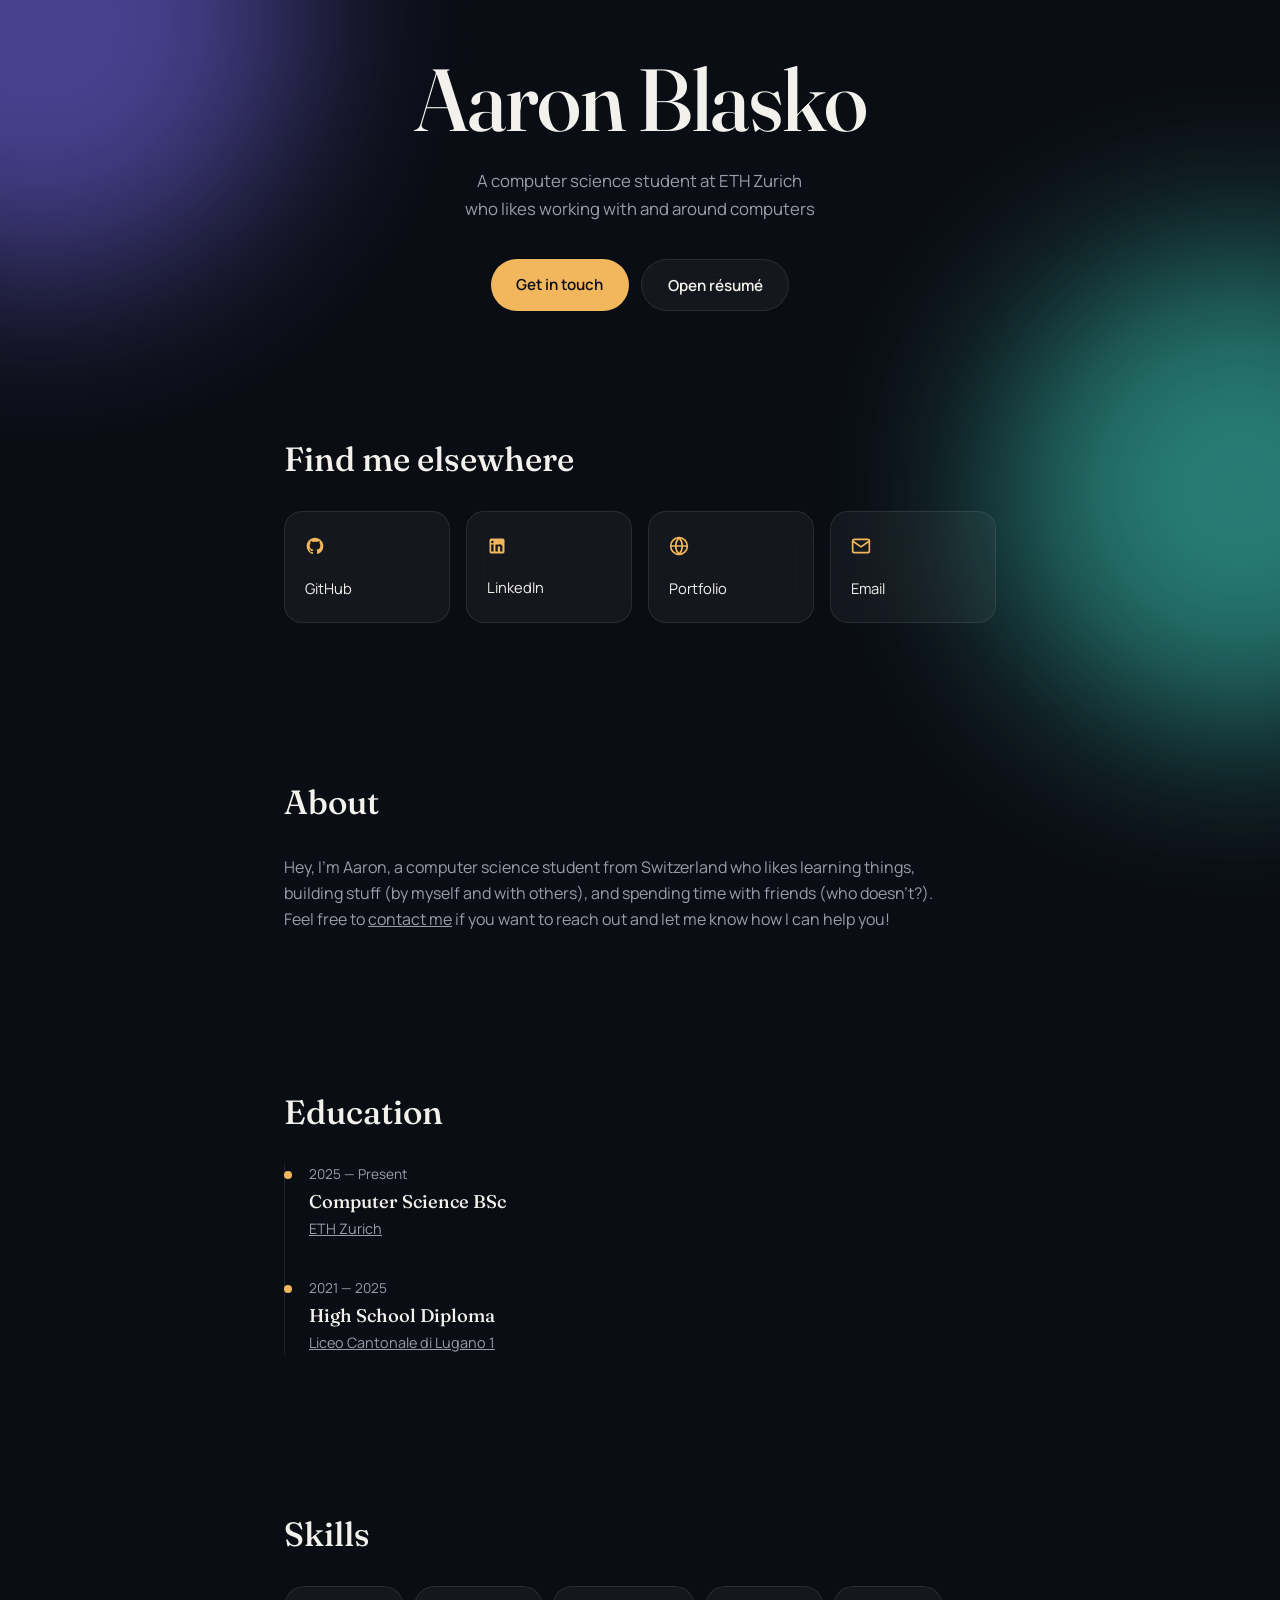
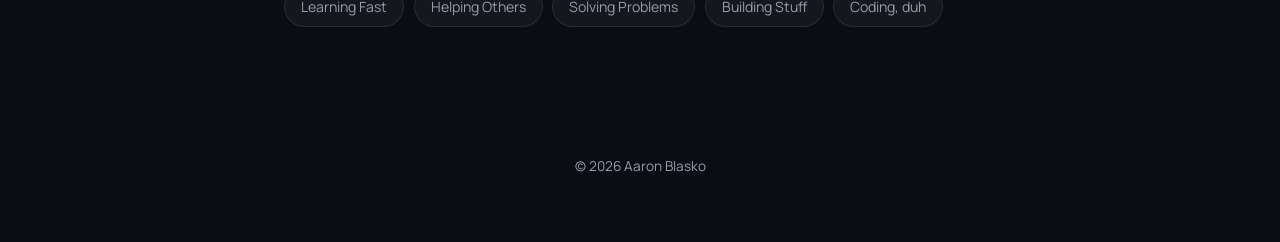
==== index.html @ 7583e0ea "add favicon" ====
<!DOCTYPE html>
<html lang="en">
<head>
<meta charset="UTF-8" />
<meta name="viewport" content="width=device-width, initial-scale=1.0" />
<meta name="color-scheme" content="dark">
<title>Aaron Blasko</title>
<link rel="icon" type="image/x-icon" href="assets/favicon.png">

<link rel="preconnect" href="https://fonts.googleapis.com" />
<link rel="preconnect" href="https://fonts.gstatic.com" crossorigin />
<link
  href="https://fonts.googleapis.com/css2?family=Fraunces:opsz,wght@9..144,400;9..144,500;9..144,600&family=Manrope:wght@400;500;600;700&display=swap"
  rel="stylesheet"
/>
<link rel="stylesheet" href="style.css" />
</head>
<body>

  <!-- Ambient blurred background blobs -->
  <div class="aurora" aria-hidden="true">
    <div class="blob blob-a"></div>
    <div class="blob blob-b"></div>
  </div>

  <!-- ===== HERO — replace name + tagline ===== -->
  <header class="hero" id="top">
    <div class="hero-inner">
      <h1 class="name" data-reveal>Aaron Blasko</h1>
      <p class="tagline" data-reveal>
        A computer science student at ETH Zurich who likes working with and around computers
      </p>
      <div class="hero-actions">
        <a class="btn-primary" data-reveal href="#links">Get in touch</a>
        <a class="btn-ghost" data-reveal href="https://raw.githubusercontent.com/alba4k/cv/refs/heads/master/english/cv_en.pdf" download>Open résumé</a>
      </div>
    </div>
    <!---
    <button class="scroll-cue" aria-label="Scroll down" id="scrollCue">
      <span></span>
    </button>
  -->
  </header>

  <main>
    <!-- ===== LINKS — edit hrefs + labels, add/remove cards ===== -->
    <section class="links" id="links">
  <div class="section-inner">
    <h2 data-reveal>Find me elsewhere</h2>
    <div class="link-grid">
      <!-- GitHub -->
      <a class="link-card" href="https://github.com/alba4k" data-reveal aria-label="GitHub">
        <span class="link-icon">
          <svg viewBox="0 0 24 24" width="20" height="20" fill="currentColor">
            <path d="M12 2C6.477 2 2 6.484 2 12.017c0 4.425 2.865 8.18 6.839 9.504.5.092.682-.217.682-.483 0-.237-.008-.868-.013-1.703-2.782.605-3.369-1.343-3.369-1.343-.454-1.158-1.11-1.466-1.11-1.466-.908-.62.069-.608.069-.608 1.003.07 1.53 1.032 1.53 1.032.892 1.53 2.341 1.088 2.91.832.092-.647.35-1.088.636-1.338-2.22-.253-4.555-1.113-4.555-4.951 0-1.093.39-1.988 1.029-2.688-.103-.253-.446-1.272.098-2.65 0 0 .84-.27 2.75 1.026A9.564 9.564 0 0112 6.844c.85.004 1.705.115 2.504.337 1.909-1.296 2.747-1.027 2.747-1.027.546 1.379.202 2.398.1 2.651.64.7 1.028 1.595 1.028 2.688 0 3.848-2.339 4.695-4.566 4.943.359.309.678.92.678 1.855 0 1.338-.012 2.419-.012 2.747 0 .268.18.58.688.482A10.019 10.019 0 0022 12.017C22 6.484 17.522 2 12 2z"/>
          </svg>
        </span>
        <span class="link-label">GitHub</span>
      </a>

      <!-- LinkedIn -->
      <a class="link-card" href="https://www.linkedin.com/in/aaron-blasko" data-reveal aria-label="LinkedIn">
        <span class="link-icon">
          <svg viewBox="0 0 24 24" width="20" height="20" fill="currentColor">
            <path d="M19 3a2 2 0 0 1 2 2v14a2 2 0 0 1-2 2H5a2 2 0 0 1-2-2V5a2 2 0 0 1 2-2h14m-.5 15.5v-5.3a3.26 3.26 0 0 0-3.26-3.26c-.85 0-1.84.52-2.28 1.3v-1.11h-2.79v8.37h2.79v-4.93c0-.77.62-1.4 1.39-1.4a1.4 1.4 0 0 1 1.4 1.4v4.93h2.75M6.46 8.76a1.5 1.5 0 0 0 1.5-1.5 1.5 1.5 0 0 0-1.5-1.5 1.5 1.5 0 0 0-1.5 1.5 1.5 1.5 0 0 0 1.5 1.5m1.39 9.74v-8.37H5.07v8.37h2.78z"/>
          </svg>
        </span>
        <span class="link-label">LinkedIn</span>
      </a>

      <!-- X --> <!--
      <a class="link-card" href="#" data-reveal aria-label="X">
        <span class="link-icon">
          <svg viewBox="0 0 24 24" width="20" height="20" fill="currentColor">
            <path d="M18.244 2.25h3.308l-7.227 8.26 8.502 11.24H16.17l-5.214-6.817L4.99 21.75H1.68l7.73-8.835L1.254 2.25H8.08l4.713 6.231zm-1.161 17.52h1.833L7.084 4.126H5.117z"/>
          </svg>
        </span>
        <span class="link-label">X / Twitter</span>
      </a> -->

      <!-- Instagram --> <!--
      <a class="link-card" href="#" data-reveal aria-label="Instagram">
        <span class="link-icon">
          <svg viewBox="0 0 24 24" width="20" height="20" fill="none" stroke="currentColor" stroke-width="2" stroke-linecap="round" stroke-linejoin="round">
            <rect x="2" y="2" width="20" height="20" rx="5" ry="5"/>
            <path d="M16 11.37A4 4 0 1 1 12.63 8 4 4 0 0 1 16 11.37z"/>
            <line x1="17.5" y1="6.5" x2="17.51" y2="6.5"/>
          </svg>
        </span>
        <span class="link-label">Instagram</span>
      </a> -->

      <!-- Portfolio (Globe) -->
      <a class="link-card" href="https://alba4k.is-a.dev" data-reveal aria-label="Portfolio">
        <span class="link-icon">
          <svg viewBox="0 0 24 24" width="20" height="20" fill="none" stroke="currentColor" stroke-width="2" stroke-linecap="round" stroke-linejoin="round">
            <circle cx="12" cy="12" r="10"/>
            <line x1="2" y1="12" x2="22" y2="12"/>
            <path d="M12 2a15.3 15.3 0 0 1 4 10 15.3 15.3 0 0 1-4 10 15.3 15.3 0 0 1-4-10 15.3 15.3 0 0 1 4-10z"/>
          </svg>
        </span>
        <span class="link-label">Portfolio</span>
      </a>

      <!-- Email -->
      <a class="link-card" href="mailto:blaskoazzolaaaron@gmail.com" data-reveal aria-label="Email">
        <span class="link-icon">
          <svg viewBox="0 0 24 24" width="20" height="20" fill="none" stroke="currentColor" stroke-width="2" stroke-linecap="round" stroke-linejoin="round">
            <path d="M4 4h16c1.1 0 2 .9 2 2v12c0 1.1-.9 2-2 2H4c-1.1 0-2-.9-2-2V6c0-1.1.9-2 2-2z"/>
            <polyline points="22,6 12,13 2,6"/>
          </svg>
        </span>
        <span class="link-label">Email</span>
      </a>
    </div>
  </div>
</section>

<!-- ===== ABOUT ===== -->
<section class="about" id="about">
  <div class="section-inner">
    <h2 data-reveal>About</h2>
    <p data-reveal>
      Hey, I'm Aaron, a computer science student from Switzerland who likes learning things,
      building stuff (by myself and with others), and spending time with friends (who doesn't?).
      Feel free to <a href="#links">contact me</a> if you want to reach out and let me know 
      how I can help you!
    </p>
  </div>
</section>
    <!-- ===== EDUCATION  ===== -->
    <section class="education" id="education">
      <div class="section-inner">
        <h2 data-reveal>Education</h2>
        <ol class="timeline">
          <li data-reveal>
            <div class="timeline-date">2025 — Present</div>
            <div class="timeline-body">
              <h3>Computer Science BSc</h3>
              <a class="timeline-org" href="https://ethz.ch/en.html">ETH Zurich</a>
              <!--<p>idk what to add.</p>-->
            </div>
          </li>
          <li data-reveal>
            <div class="timeline-date">2021 — 2025</div>
            <div class="timeline-body">
              <h3>High School Diploma</h3>
              <a class="timeline-org" href="https://www.liceolugano1.ti.ch">Liceo Cantonale di Lugano 1</a>
              <!--<p>idk what to add.</p>-->
            </div>
          </li>
        </ol>
      </div>
    </section>

    <!-- ===== SKILLS — swap in your own list ===== -->
    <section class="skills" id="skills">
      <div class="section-inner">
        <h2 data-reveal>Skills</h2>
        <ul class="tag-list" data-reveal>
          <li>Learning Fast</li>
          <li>Helping Others</li>
          <li>Solving Problems</li>
          <li>Building Stuff</li>
          <li>Coding, duh</li>
        </ul>
      </div>
    </section>
  </main>

  <footer class="site-footer">
    <p data-reveal>&copy; <span id="year"></span> Aaron Blasko</p>
  </footer>

  <script src="script.js"></script>
</body>
</html>
---- style.css ----
/* ============ Design tokens — edit these to reskin the whole site ============ */
:root {
  --ink: #0b0d14;
  --panel: rgba(255, 255, 255, 0.045);
  --panel-border: rgba(255, 255, 255, 0.09);
  --text-primary: #f3f1ec;
  --text-muted: #9a9cab;
  --accent: #f2b75c;
  --aurora-violet: #7b6ef6;
  --aurora-teal: #3fd9c4;

  --serif: "Fraunces", Georgia, serif;
  --sans: "Manrope", system-ui, -apple-system, "Segoe UI", sans-serif;

  --radius: 18px;
  --content-width: 760px;
}

* {
  box-sizing: border-box;
}
html {
  scroll-behavior: smooth;
}
body {
  margin: 0;
  background: var(--ink);
  color: var(--text-primary);
  font-family: var(--sans);
  line-height: 1.65;
  overflow-x: hidden;
}
h1,
h2,
h3 {
  font-family: var(--serif);
  font-weight: 500;
  line-height: 1.15;
  margin: 0;
}
p {
  margin: 0;
}
a {
  color: inherit;
}

/* ============ Ambient background ============ */
.aurora {
  position: fixed;
  top: -100px;
  left: -100px;
  /* Extends beyond the screen by 200px so Samsung Internet's navbar 
     expansion never reveals an unrendered gap */
  width: calc(100vw + 200px);
  height: calc(100lvh + 200px);
  z-index: -1;
  overflow: hidden;
  pointer-events: none;
  /* Tell the compositor this layer moves dynamically with viewport scale */
  contain: paint;
}
.blob {
  position: absolute;
  border-radius: 50%;
  filter: blur(90px);
  opacity: 0.55;
  pointer-events: none;
  isolation: isolate;
  transition: translate 0.8s cubic-bezier(0.16, 1, 0.3, 1);
}
.blob-a {
  width: 520px;
  height: 520px;
  background: var(--aurora-violet);
  top: -140px;
  left: -120px;
  animation: drift-a 26s ease-in-out infinite;
}
.blob-b {
  width: 480px;
  height: 480px;
  background: var(--aurora-teal) !important;
  /* Driven by locked pixel coordinate */
  top: var(--blob-b-top, 350px);
  right: -100px;
  animation: drift-b 32s ease-in-out infinite;
  /* Smooth glide if JavaScript updates the variable */
  transition: top 0.8s cubic-bezier(0.16, 1, 0.3, 1);
}
@keyframes drift-a {
  0%,
  100% {
    transform: translate(0, 0);
  }
  50% {
    transform: translate(60px, 80px);
  }
}
@keyframes drift-b {
  0%,
  100% {
    transform: translate(0, 0);
  }
  50% {
    transform: translate(-70px, -50px);
  }
}

/* ============ Hero ============ */
.hero {
  position: relative;
  min-height: 40vh;
  display: flex;
  flex-direction: column;
  align-items: center;
  justify-content: center;
  text-align: center;
  padding: 2rem;
}
.hero-inner {
  max-width: 620px;
}
.name {
  font-size: clamp(2.75rem, 8vw, 5.5rem);
  letter-spacing: -0.02em;
}
.tagline {
  margin-top: 1.1rem;
  max-width: 36ch;
  margin-left: auto;
  margin-right: auto;
  color: var(--text-muted);
  font-size: 1.05rem;
}
.hero-actions {
  margin-top: 2.25rem;
  display: flex;
  gap: 0.75rem;
  flex-wrap: wrap;
  justify-content: center;
}
.btn-primary,
.btn-ghost {
  padding: 0.8rem 1.6rem;
  border-radius: 999px;
  font-weight: 600;
  font-size: 0.95rem;
  text-decoration: none;
  transition: transform 0.25s ease, border-color 0.25s ease;
}
.btn-primary {
  background: var(--accent);
  color: var(--ink);
}
.btn-primary:hover {
  transform: translateY(-2px);
}
.btn-ghost {
  border: 1px solid var(--panel-border);
  background: var(--panel);
  backdrop-filter: blur(12px);
  -webkit-backdrop-filter: blur(12px);
}
.btn-ghost:hover {
  border-color: var(--accent);
}

.scroll-cue {
  position: absolute;
  bottom: 2.5rem;
  background: none;
  border: none;
  cursor: pointer;
  padding: 0.5rem;
}
.scroll-cue span {
  display: block;
  width: 1px;
  height: 36px;
  background: var(--text-muted);
  animation: pulse-line 1.8s ease-in-out infinite;
}
@keyframes pulse-line {
  0%,
  100% {
    opacity: 0.3;
    transform: scaleY(0.8);
  }
  50% {
    opacity: 1;
    transform: scaleY(1);
  }
}

/* ============ Shared section layout ============ */
.section-inner {
  max-width: var(--content-width);
  margin: 0 auto;
  padding: 5rem 1.5rem;
}
h2 {
  font-size: clamp(1.6rem, 3.5vw, 2.1rem);
  margin-bottom: 2rem;
}

/* ============ Links grid ============ */
.link-grid {
  display: grid;
  grid-template-columns: repeat(auto-fit, minmax(150px, 1fr));
  gap: 1rem;
}
.link-card {
  display: flex;
  flex-direction: column;
  gap: 0.6rem;
  align-items: flex-start;
  padding: 1.4rem 1.25rem;
  border-radius: var(--radius);
  border: 1px solid var(--panel-border);
  background: var(--panel);
  backdrop-filter: blur(14px);
  -webkit-backdrop-filter: blur(14px);
  text-decoration: none;
  transition: transform 0.3s ease, border-color 0.3s ease;
}
.link-card:hover {
  transform: translateY(-4px);
  border-color: var(--accent);
}
.link-icon {
  font-family: var(--serif);
  font-size: 1.2rem;
  color: var(--accent);
}
.link-label {
  font-size: 0.92rem;
  color: var(--text-primary);
}

/* ============ About ============ */
.about p {
  max-width: 68ch;
  color: var(--text-muted);
}

/* ============ Education timeline ============ */
.timeline {
  list-style: none;
  margin: 0;
  padding-left: 1.5rem;
  border-left: 1px solid var(--panel-border);
  display: flex;
  flex-direction: column;
  gap: 2.25rem;
}
.timeline li {
  position: relative;
}
.timeline li::before {
  content: "";
  position: absolute;
  left: -1.56rem;
  top: 0.45rem;
  width: 8px;
  height: 8px;
  border-radius: 50%;
  background: var(--accent);
}
.timeline-date {
  color: var(--text-muted);
  font-size: 0.85rem;
  margin-bottom: 0.3rem;
}
.timeline-body h3 {
  font-size: 1.15rem;
  margin-bottom: 0.2rem;
}
.timeline-org {
  color: var(--text-muted);
  font-size: 0.9rem;
  margin-bottom: 0.5rem;
}
.timeline-body p:last-child {
  max-width: 60ch;
}

/* ============ Skills ============ */
.tag-list {
  list-style: none;
  margin: 0;
  padding: 0;
  display: flex;
  flex-wrap: wrap;
  gap: 0.6rem;
}
.tag-list li {
  padding: 0.5rem 1rem;
  border-radius: 999px;
  border: 1px solid var(--panel-border);
  background: var(--panel);
  font-size: 0.88rem;
  color: var(--text-muted);
}

/* ============ Footer ============ */
.site-footer {
  text-align: center;
  padding: 3rem 1.5rem 4rem;
  color: var(--text-muted);
  font-size: 0.85rem;
}

/* ============ Scroll-reveal: blur → sharp ============ */
[data-reveal] {
  opacity: 0;
  filter: blur(10px);
  transform: translateY(14px);
  transition: opacity 0.8s ease, filter 0.8s ease, transform 0.8s ease;
}
[data-reveal].is-visible {
  opacity: 1;
  filter: blur(0);
  transform: translateY(0);
}

/* ============ Accessibility: respect reduced motion ============ */
@media (prefers-reduced-motion: reduce) {
  html {
    scroll-behavior: auto;
  }
  .blob,
  .scroll-cue span {
    animation: none;
  }
  [data-reveal] {
    transition: none;
    opacity: 1;
    filter: none;
    transform: none;
  }
}

/* ============ Mobile ============ */
@media (max-width: 640px) {
  .section-inner {
    padding: 3.5rem 1.25rem;
  }
  .blob {
    filter: blur(70px);
  }
}

/* Visible keyboard focus */
a:focus-visible,
button:focus-visible {
  outline: 2px solid var(--accent);
  outline-offset: 3px;
}
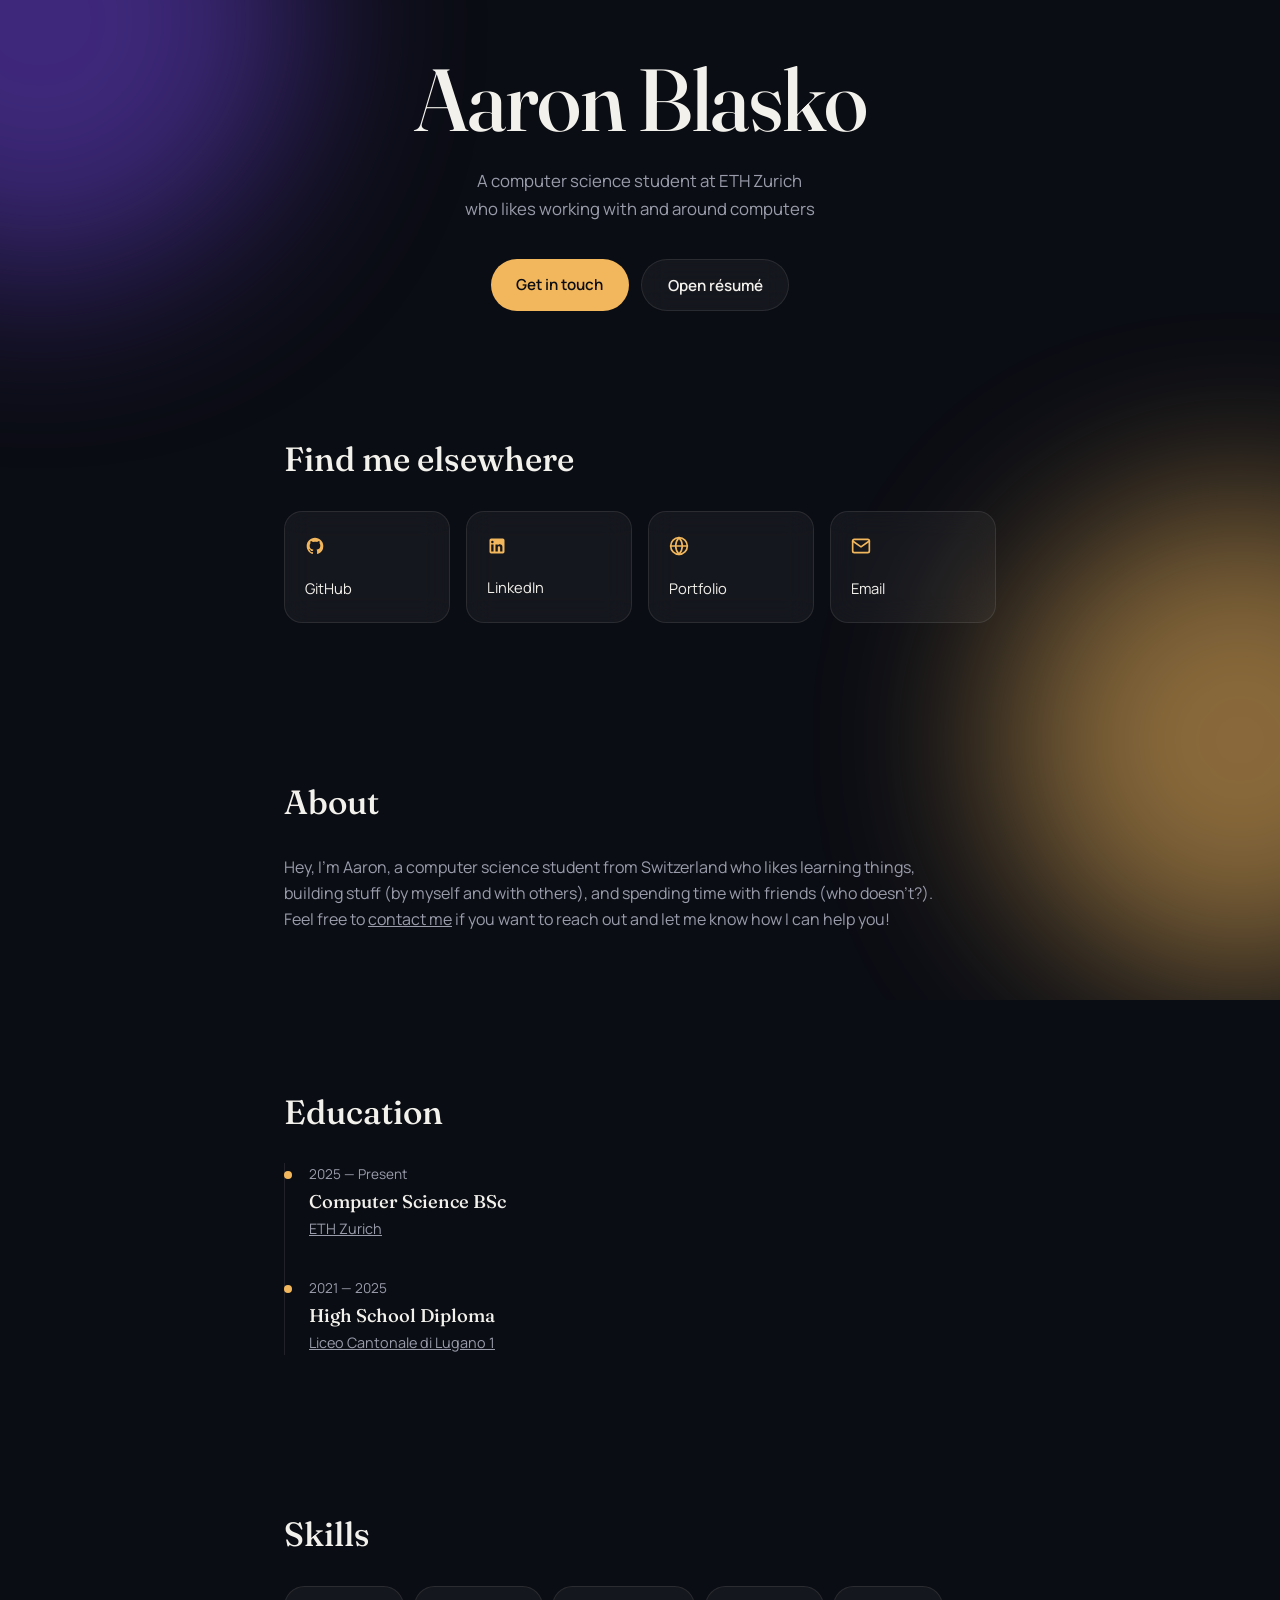
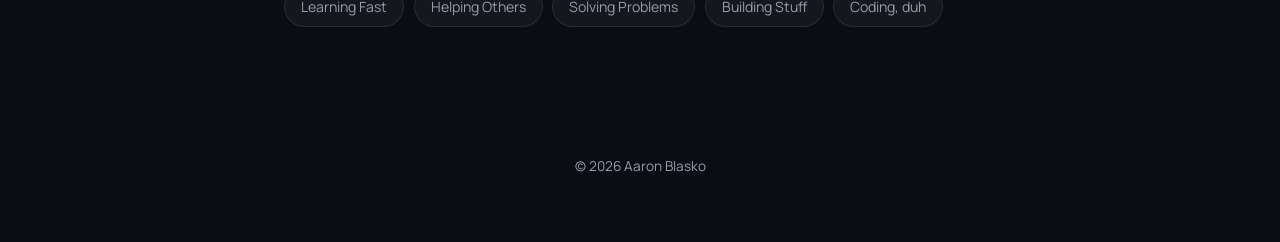
==== commit 3612624d: "made blobs fade faster" ====
--- a/index.html
+++ b/index.html
@@ -32,7 +32,7 @@
       </p>
       <div class="hero-actions">
         <a class="btn-primary" data-reveal href="#links">Get in touch</a>
-        <a class="btn-ghost" data-reveal href="https://raw.githubusercontent.com/alba4k/cv/refs/heads/master/english/cv_en.pdf" download>Open résumé</a>
+        <a class="btn-ghost" target="_blank" rel="noopener noreferrer" data-reveal href="https://raw.githubusercontent.com/alba4k/cv/refs/heads/master/english/cv_en.pdf" download>Open résumé</a>
       </div>
     </div>
     <!---
@@ -49,7 +49,7 @@
     <h2 data-reveal>Find me elsewhere</h2>
     <div class="link-grid">
       <!-- GitHub -->
-      <a class="link-card" href="https://github.com/alba4k" data-reveal aria-label="GitHub">
+      <a class="link-card" target="_blank" rel="noopener noreferrer" href="https://github.com/alba4k" data-reveal aria-label="GitHub">
         <span class="link-icon">
           <svg viewBox="0 0 24 24" width="20" height="20" fill="currentColor">
             <path d="M12 2C6.477 2 2 6.484 2 12.017c0 4.425 2.865 8.18 6.839 9.504.5.092.682-.217.682-.483 0-.237-.008-.868-.013-1.703-2.782.605-3.369-1.343-3.369-1.343-.454-1.158-1.11-1.466-1.11-1.466-.908-.62.069-.608.069-.608 1.003.07 1.53 1.032 1.53 1.032.892 1.53 2.341 1.088 2.91.832.092-.647.35-1.088.636-1.338-2.22-.253-4.555-1.113-4.555-4.951 0-1.093.39-1.988 1.029-2.688-.103-.253-.446-1.272.098-2.65 0 0 .84-.27 2.75 1.026A9.564 9.564 0 0112 6.844c.85.004 1.705.115 2.504.337 1.909-1.296 2.747-1.027 2.747-1.027.546 1.379.202 2.398.1 2.651.64.7 1.028 1.595 1.028 2.688 0 3.848-2.339 4.695-4.566 4.943.359.309.678.92.678 1.855 0 1.338-.012 2.419-.012 2.747 0 .268.18.58.688.482A10.019 10.019 0 0022 12.017C22 6.484 17.522 2 12 2z"/>
@@ -59,7 +59,7 @@
       </a>
 
       <!-- LinkedIn -->
-      <a class="link-card" href="https://www.linkedin.com/in/aaron-blasko" data-reveal aria-label="LinkedIn">
+      <a class="link-card" target="_blank" rel="noopener noreferrer" href="https://www.linkedin.com/in/aaron-blasko" data-reveal aria-label="LinkedIn">
         <span class="link-icon">
           <svg viewBox="0 0 24 24" width="20" height="20" fill="currentColor">
             <path d="M19 3a2 2 0 0 1 2 2v14a2 2 0 0 1-2 2H5a2 2 0 0 1-2-2V5a2 2 0 0 1 2-2h14m-.5 15.5v-5.3a3.26 3.26 0 0 0-3.26-3.26c-.85 0-1.84.52-2.28 1.3v-1.11h-2.79v8.37h2.79v-4.93c0-.77.62-1.4 1.39-1.4a1.4 1.4 0 0 1 1.4 1.4v4.93h2.75M6.46 8.76a1.5 1.5 0 0 0 1.5-1.5 1.5 1.5 0 0 0-1.5-1.5 1.5 1.5 0 0 0-1.5 1.5 1.5 1.5 0 0 0 1.5 1.5m1.39 9.74v-8.37H5.07v8.37h2.78z"/>
@@ -91,7 +91,7 @@
       </a> -->
 
       <!-- Portfolio (Globe) -->
-      <a class="link-card" href="https://alba4k.is-a.dev" data-reveal aria-label="Portfolio">
+      <a class="link-card" target="_blank" rel="noopener noreferrer" href="https://alba4k.is-a.dev" data-reveal aria-label="Portfolio">
         <span class="link-icon">
           <svg viewBox="0 0 24 24" width="20" height="20" fill="none" stroke="currentColor" stroke-width="2" stroke-linecap="round" stroke-linejoin="round">
             <circle cx="12" cy="12" r="10"/>
@@ -137,7 +137,7 @@
             <div class="timeline-date">2025 — Present</div>
             <div class="timeline-body">
               <h3>Computer Science BSc</h3>
-              <a class="timeline-org" href="https://ethz.ch/en.html">ETH Zurich</a>
+              <a class="timeline-org" target="_blank" rel="noopener noreferrer" href="https://ethz.ch/en.html">ETH Zurich</a>
               <!--<p>idk what to add.</p>-->
             </div>
           </li>
@@ -145,7 +145,7 @@
             <div class="timeline-date">2021 — 2025</div>
             <div class="timeline-body">
               <h3>High School Diploma</h3>
-              <a class="timeline-org" href="https://www.liceolugano1.ti.ch">Liceo Cantonale di Lugano 1</a>
+              <a class="timeline-org" target="_blank" rel="noopener noreferrer" href="https://www.liceolugano1.ti.ch">Liceo Cantonale di Lugano 1</a>
               <!--<p>idk what to add.</p>-->
             </div>
           </li>
--- a/style.css
+++ b/style.css
@@ -6,8 +6,8 @@
   --text-primary: #f3f1ec;
   --text-muted: #9a9cab;
   --accent: #f2b75c;
-  --aurora-violet: #7b6ef6;
-  --aurora-teal: #3fd9c4;
+  --aurora-violet: #6940d1;
+  --aurora-teal: #f2b75c;
 
   --serif: "Fraunces", Georgia, serif;
   --sans: "Manrope", system-ui, -apple-system, "Segoe UI", sans-serif;
@@ -65,9 +65,6 @@
   border-radius: 50%;
   filter: blur(90px);
   opacity: 0.55;
-  pointer-events: none;
-  isolation: isolate;
-  transition: translate 0.8s cubic-bezier(0.16, 1, 0.3, 1);
 }
 .blob-a {
   width: 520px;
@@ -75,16 +72,16 @@
   background: var(--aurora-violet);
   top: -140px;
   left: -120px;
-  animation: drift-a 26s ease-in-out infinite;
+  animation: drift-a 15s ease-in-out infinite;
 }
 .blob-b {
   width: 480px;
   height: 480px;
   background: var(--aurora-teal) !important;
   /* Driven by locked pixel coordinate */
-  top: var(--blob-b-top, 350px);
+  top: var(--blob-b-top, 600px);
   right: -100px;
-  animation: drift-b 32s ease-in-out infinite;
+  animation: drift-b 10s ease-in-out infinite;
   /* Smooth glide if JavaScript updates the variable */
   transition: top 0.8s cubic-bezier(0.16, 1, 0.3, 1);
 }
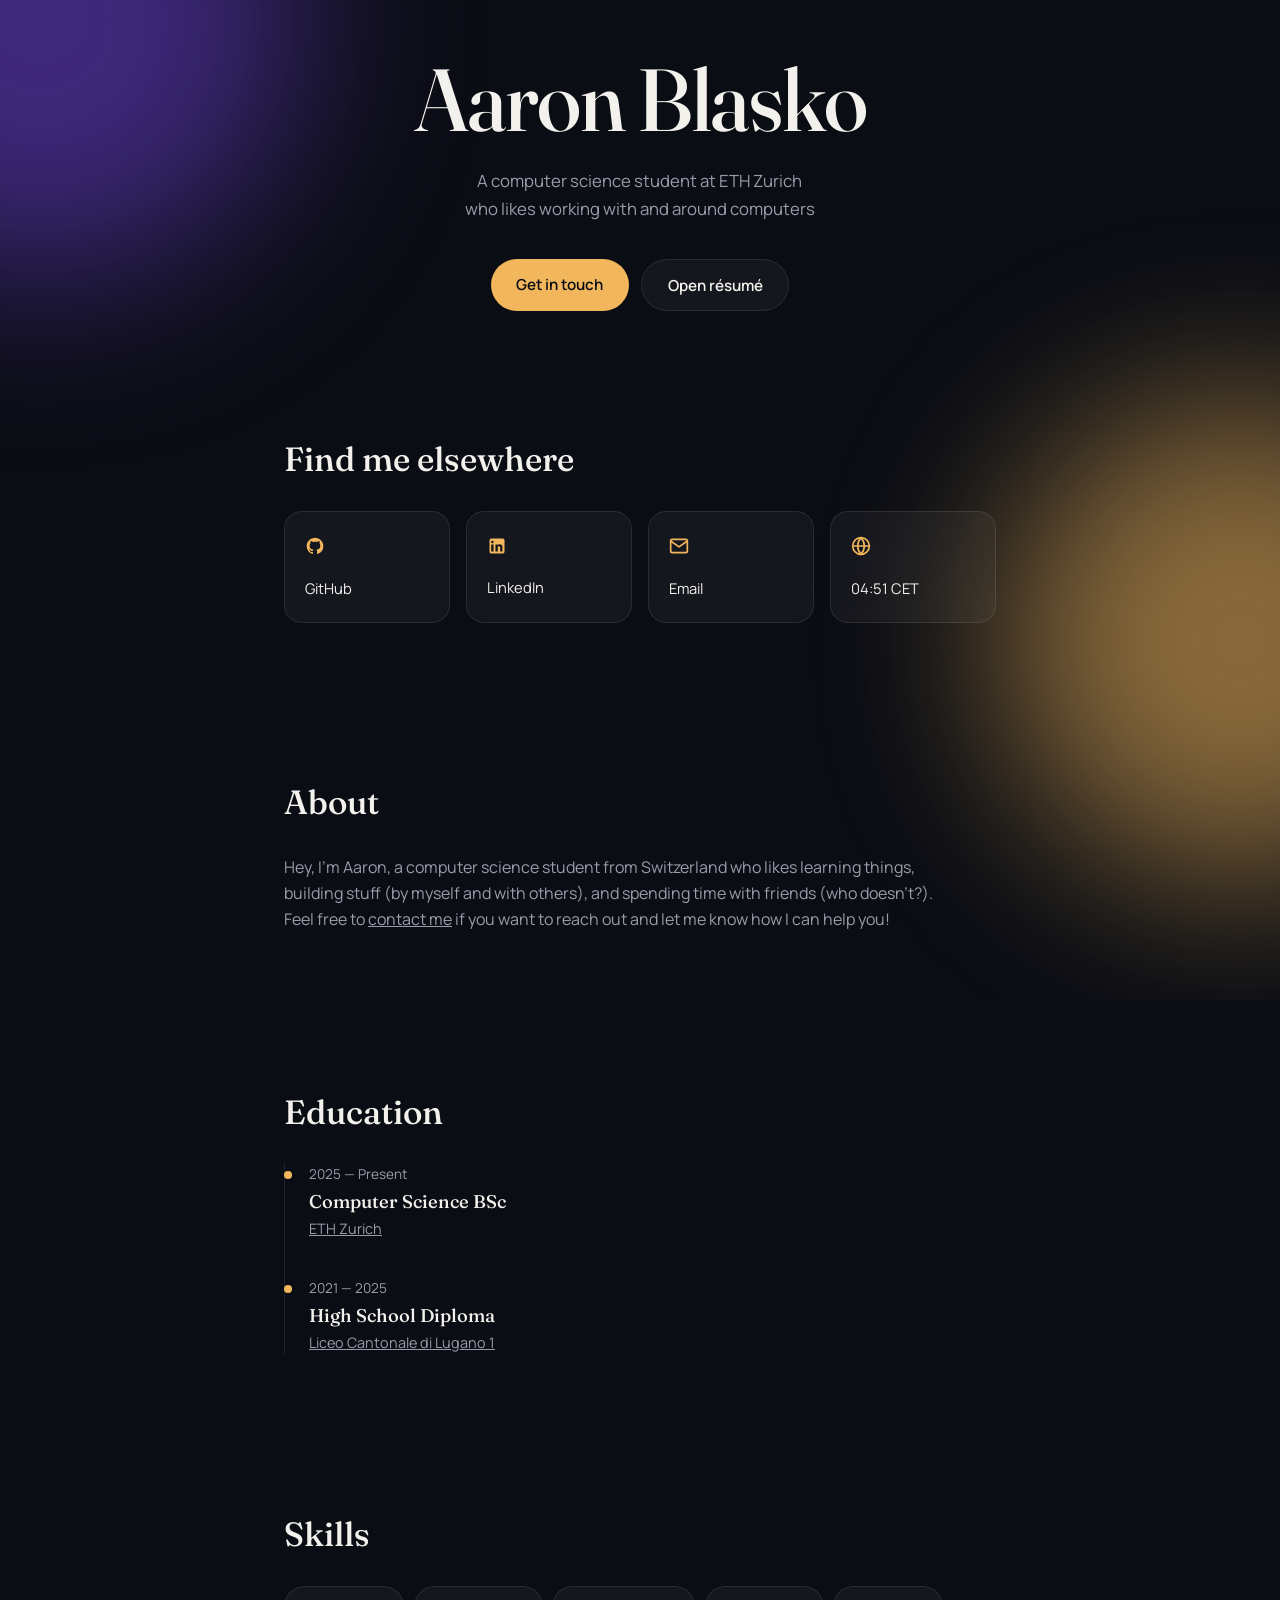
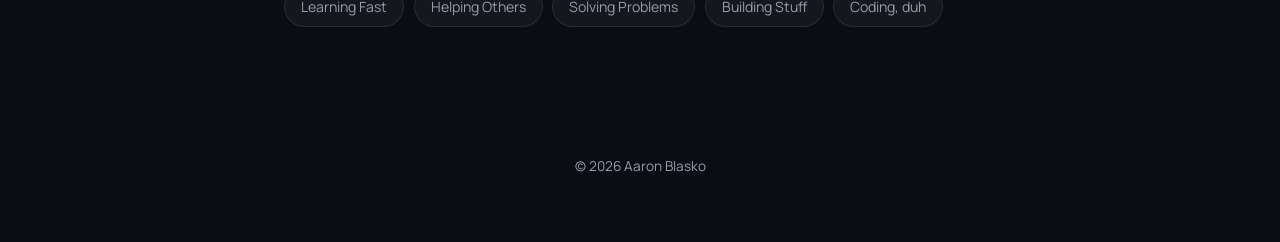
==== commit bf496fef: "timezone" ====
--- a/index.html
+++ b/index.html
@@ -90,18 +90,6 @@
         <span class="link-label">Instagram</span>
       </a> -->
 
-      <!-- Portfolio (Globe) -->
-      <a class="link-card" target="_blank" rel="noopener noreferrer" href="https://alba4k.is-a.dev" data-reveal aria-label="Portfolio">
-        <span class="link-icon">
-          <svg viewBox="0 0 24 24" width="20" height="20" fill="none" stroke="currentColor" stroke-width="2" stroke-linecap="round" stroke-linejoin="round">
-            <circle cx="12" cy="12" r="10"/>
-            <line x1="2" y1="12" x2="22" y2="12"/>
-            <path d="M12 2a15.3 15.3 0 0 1 4 10 15.3 15.3 0 0 1-4 10 15.3 15.3 0 0 1-4-10 15.3 15.3 0 0 1 4-10z"/>
-          </svg>
-        </span>
-        <span class="link-label">Portfolio</span>
-      </a>
-
       <!-- Email -->
       <a class="link-card" href="mailto:blaskoazzolaaaron@gmail.com" data-reveal aria-label="Email">
         <span class="link-icon">
@@ -112,6 +100,19 @@
         </span>
         <span class="link-label">Email</span>
       </a>
+
+      <!-- Timezone -->
+      <a class="link-card" data-reveal aria-label="Timezone">
+        <span class="link-icon">
+          <svg viewBox="0 0 24 24" width="20" height="20" fill="none" stroke="currentColor" stroke-width="2" stroke-linecap="round" stroke-linejoin="round">
+            <circle cx="12" cy="12" r="10"/>
+            <line x1="2" y1="12" x2="22" y2="12"/>
+            <path d="M12 2a15.3 15.3 0 0 1 4 10 15.3 15.3 0 0 1-4 10 15.3 15.3 0 0 1-4-10 15.3 15.3 0 0 1 4-10z"/>
+          </svg>
+        </span>
+        <span class="link-label" id="timezone"></span>
+      </a>
+
     </div>
   </div>
 </section>
--- a/style.css
+++ b/style.css
@@ -79,7 +79,7 @@
   height: 480px;
   background: var(--aurora-teal) !important;
   /* Driven by locked pixel coordinate */
-  top: var(--blob-b-top, 600px);
+  top: var(--blob-b-top, 500px);
   right: -100px;
   animation: drift-b 10s ease-in-out infinite;
   /* Smooth glide if JavaScript updates the variable */
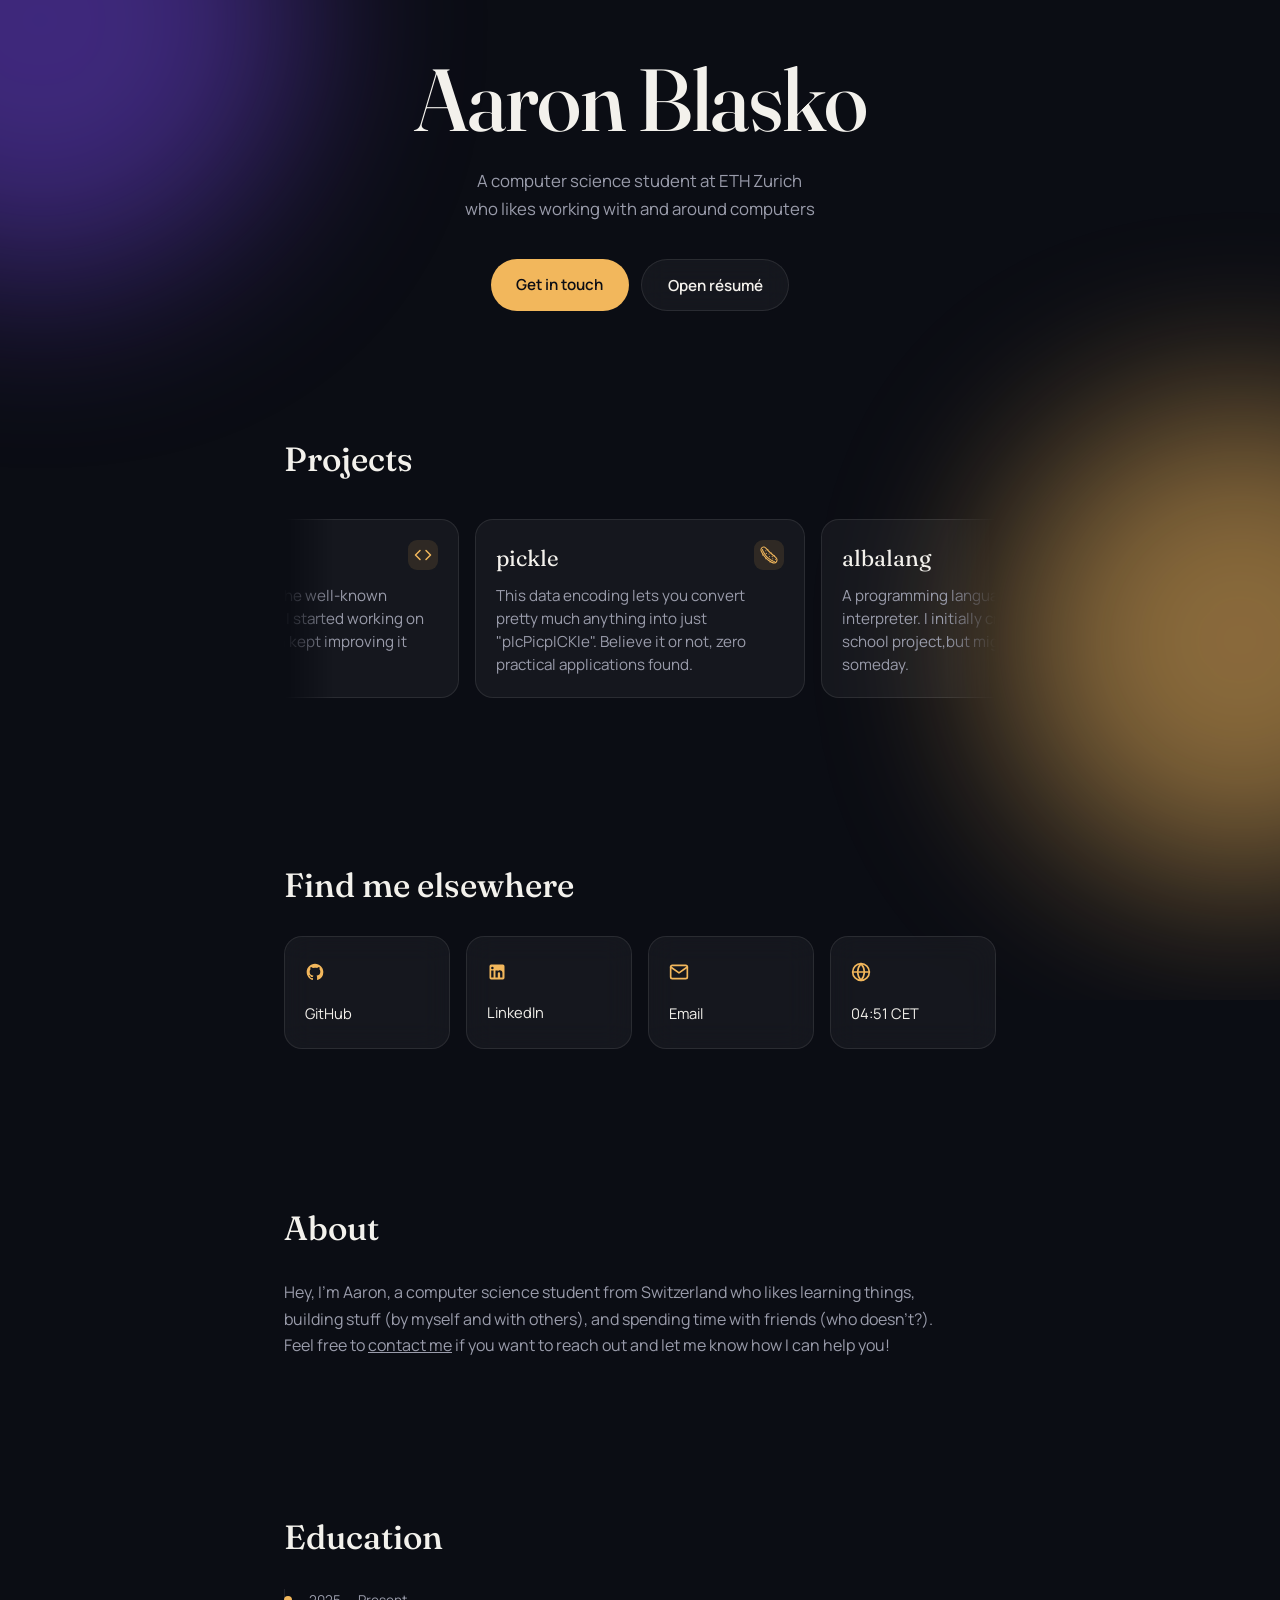
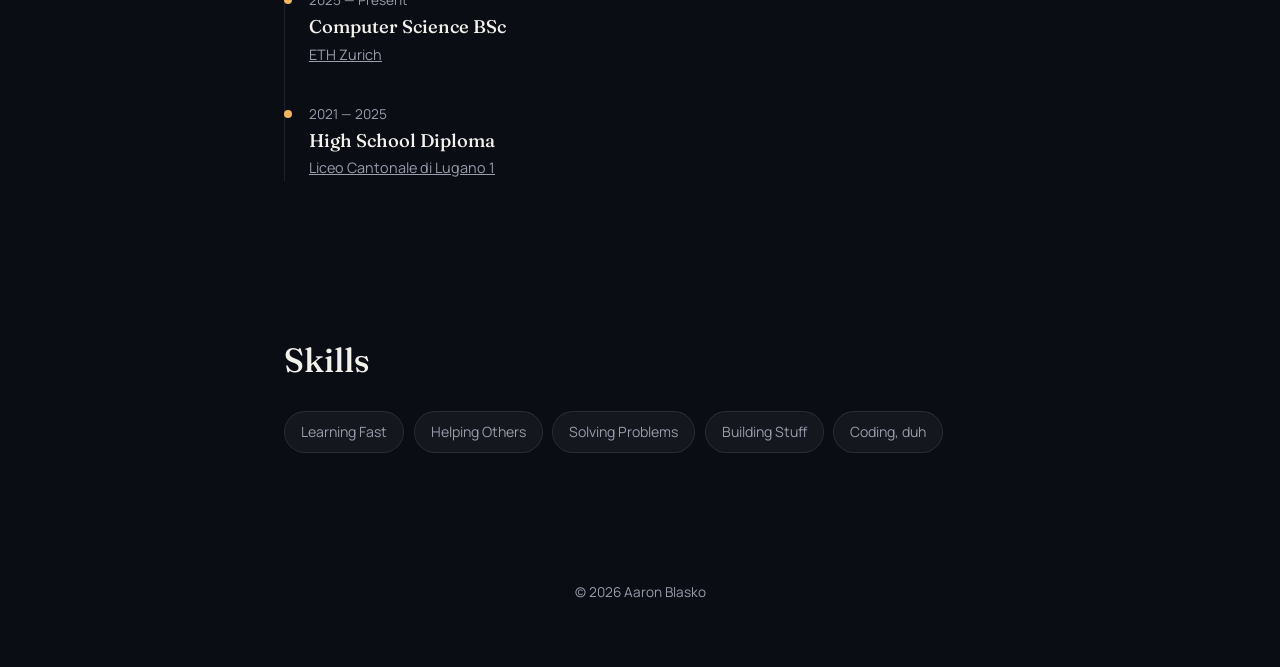
==== commit a0e125b2: "added portfolio section" ====
--- a/index.html
+++ b/index.html
@@ -42,7 +42,65 @@
   -->
   </header>
 
+  <!-- Shared icon sprite: define an icon once, reuse via <use> instead of
+       repeating the same inline <svg> markup for every project card. -->
+  <svg width="0" height="0" style="position:absolute" aria-hidden="true" focusable="false">
+    <symbol id="icon-code" viewBox="0 0 24 24" fill="none" stroke="currentColor" stroke-width="2" stroke-linecap="round" stroke-linejoin="round">
+      <polyline points="16 18 22 12 16 6"/>
+      <polyline points="8 6 2 12 8 18"/>
+    </symbol>
+  </svg>
+
   <main>
+    <!-- ===== PORTFOLIO — swap in your own repos ===== -->
+    <section class="portfolio" id="portfolio">
+      <div class="section-inner">
+        <h2 data-reveal>Projects</h2>
+        <div class="portfolio-scroll">
+          <div class="portfolio-track">
+
+            <a class="project-card" target="_blank" rel="noopener noreferrer" href="https://github.com/alba4k/albafetch" data-reveal>
+              <span class="project-icon">
+                <svg width="18" height="18"><use href="#icon-code"/></svg>
+              </span>
+              <span class="project-name">albafetch</span>
+              <span class="project-desc">
+                A (faster) clone of the well-known neofetch software. I started
+                working on this to learn C, then kept improving it from time to time.
+              </span>
+            </a>
+
+            <a class="project-card" target="_blank" rel="noopener noreferrer" href="https://github.com/alba4k/pickle" data-reveal>
+              <span class="project-icon">
+                <svg viewBox="0 0 128 128" width="20" height="20" fill="currentColor">
+                  <path d="M82.87226,114.98165c-3.1204-1.64582-6.10343-3.25774-8.984-4.90355a3.352,3.352,0,0,1-3.0174,1.92048,3.439,3.439,0,0,1-3.429-3.429,3.402,3.402,0,0,1,.65146-1.92048A138.01878,138.01878,0,0,1,46.04463,90.12145a3.29593,3.29593,0,0,1-2.60583,1.30292,3.439,3.439,0,0,1-3.429-3.429,3.34852,3.34852,0,0,1,1.19988-2.57194A143.4826,143.4826,0,0,1,25.57338,65.981a3.3772,3.3772,0,0,1-2.70883,1.44025,3.439,3.439,0,0,1-3.429-3.429,3.37645,3.37645,0,0,1,2.6745-3.29163c-3.05173-4.80055-6.06913-9.97876-9.08653-15.602C5.23951,31.69089,10.17739,18.24927,18.78413,12.42c7.26948-4.97222,19.71675-5.76057,30.75809,8.29817,2.023,2.22905,3.87486,4.28642,5.69234,6.20647a3.36035,3.36035,0,0,1,5.349,2.7775,3.29079,3.29079,0,0,1-.78839,2.09171c5.96613,6.2408,10.97268,11.07568,16.04746,15.67066a3.26444,3.26444,0,0,1,1.88614-.61712,3.41678,3.41678,0,0,1,3.429,3.429,3.11744,3.11744,0,0,1-.4459,1.57715c2.33205,2.023,4.73232,4.11475,7.26949,6.3438,2.4346,2.126,5.04088,4.389,7.85271,6.85792a3.35963,3.35963,0,0,1,2.46894-1.063,3.41734,3.41734,0,0,1,3.429,3.429,3.34012,3.34012,0,0,1-.82313,2.126c2.023,1.78315,4.08042,3.6693,6.3438,5.69234,13.71584,9.97833,13.75018,24.24307,7.95528,33.26137A22.51334,22.51334,0,0,1,96.41688,118.8565,27.30481,27.30481,0,0,1,82.87226,114.98165Zm.61712-51.60654c-12.89272-11.24735-22.22-19.37385-39.1936-38.23358-5.246-6.68626-10.52678-9.12086-14.98443-9.12086a11.78863,11.78863,0,0,0-6.6867,2.05737c-6.03523,4.11476-9.39553,13.78452-3.66885,23.59161.03389.03434.03389.06823.06822.10256,18.13961,33.77594,35.07885,50.71518,67.1403,67.1742,10.45812,5.96657,19.20219,2.19471,23.24872-4.14909,4.286-6.65192,3.97742-16.66458-6.34376-24.10573a.923.923,0,0,1-.27427-.2399C95.07962,73.45644,88.90749,68.107,83.48938,63.37511ZM101.732,91.42437a3.429,3.429,0,1,0,3.429-3.429A3.43875,3.43875,0,0,0,101.732,91.42437ZM91.3421,100.03111l-.48023-.2399c-30.3122-15.56766-45.5713-30.82676-62.81955-62.92254l-.20556-.37679a9.95331,9.95331,0,0,1-1.57714-6.27514,3.44663,3.44663,0,0,0-2.88051-3.90919,3.397,3.397,0,0,0-3.90919,2.8805,16.60229,16.60229,0,0,0,2.43461,10.73279l.13737.23989C40.00983,73.62766,55.989,89.57256,87.63847,105.86034l.3429.17167A24.45189,24.45189,0,0,0,98.303,108.56962a3.42918,3.42918,0,0,0,0-6.85836A17.6755,17.6755,0,0,1,91.3421,100.03111Zm-6.75536-12.0357a3.429,3.429,0,1,0,3.429-3.429A3.43932,3.43932,0,0,0,84.58674,87.99541Zm-3.429-13.71585a3.429,3.429,0,1,0,3.429-3.4294A3.43932,3.43932,0,0,0,81.15778,74.27956Zm-17.14481,0a3.429,3.429,0,1,0,3.429-3.4294A3.439,3.439,0,0,0,64.013,74.27956ZM60.5836,57.13431a3.42917,3.42917,0,1,0,3.42937-3.429A3.43911,3.43911,0,0,0,60.5836,57.13431Zm-17.1448-3.429a3.429,3.429,0,1,0,3.429-3.429A3.439,3.439,0,0,0,43.4388,53.70535Zm-3.429-17.14525a3.429,3.429,0,1,0,3.429-3.429A3.43874,3.43874,0,0,0,40.00983,36.5601Z"/>
+                </svg>
+              </span>
+              <span class="project-name">pickle</span>
+              <span class="project-desc">
+                This data encoding lets you convert pretty much anything into just
+                "pIcPicpICKle". Believe it or not, zero practical applications found.
+              </span>
+            </a>
+
+            <a class="project-card" target="_blank" rel="noopener noreferrer" href="https://github.com/alba4k/albalang" data-reveal>
+              <span class="project-icon">
+                <svg viewBox="0 0 24 24" width="20" height="20" fill="currentColor">
+                  <path d="M12 1 C12.55 1 13.08 1.15 13.55 1.43 L21.02 5.93 C21.63 6.30 22 6.96 22 7.68 V16.32 C22 17.04 21.63 17.70 21.02 18.07 L13.55 22.57 C13.08 22.85 12.55 23 12 23 C11.45 23 10.92 22.85 10.45 22.57 L2.98 18.07 C2.37 17.70 2 17.04 2 16.32 V7.68 C2 6.96 2.37 6.30 2.98 5.93 L10.45 1.43 C10.92 1.15 11.45 1 12 1 Z"/>
+                </svg>
+              </span>
+              <span class="project-name">albalang</span>
+              <span class="project-desc">
+                A programming language and its interpreter. I initially created
+                them as a school project,but might pick it up again someday.
+              </span>
+            </a>
+
+          </div>
+        </div>
+      </div>
+    </section>
+
     <!-- ===== LINKS — edit hrefs + labels, add/remove cards ===== -->
     <section class="links" id="links">
   <div class="section-inner">
--- a/style.css
+++ b/style.css
@@ -201,6 +201,85 @@
   margin-bottom: 2rem;
 }
 
+/* ============ Portfolio ============ */
+.portfolio-scroll {
+  overflow-x: auto;
+  overflow-y: hidden;
+  scrollbar-width: none;
+  -webkit-overflow-scrolling: touch;
+  scroll-snap-type: x proximity;
+  mask-image: linear-gradient(
+    to right,
+    transparent 0%,
+    black 50px,
+    black calc(100% - 50px),
+    transparent 100%
+  );
+  -webkit-mask-image: linear-gradient(
+    to right,
+    transparent 0%,
+    black 50px,
+    black calc(100% - 50px),
+    transparent 100%
+  );
+}
+.portfolio-scroll::-webkit-scrollbar {
+  display: none;
+}
+.portfolio-track {
+  display: flex;
+  gap: 1rem;
+  width: max-content;
+  padding-top: 0.5rem;
+  padding-bottom: 0.5rem;
+
+  padding-left: calc(50vw - 165px);
+  padding-right: calc(50vw - 165px);
+}
+.project-card {
+  flex: 0 0 auto;
+  scroll-snap-align: center;
+  width: 330px;
+  display: flex;
+  flex-direction: column;
+  gap: 0.55rem;
+  padding: 1.25rem;
+  border-radius: var(--radius);
+  border: 1px solid var(--panel-border);
+  background: var(--panel);
+  backdrop-filter: blur(14px);
+  -webkit-backdrop-filter: blur(14px);
+  text-decoration: none;
+  transition: transform 0.3s ease, border-color 0.3s ease;
+}
+.project-card:hover {
+  transform: translateY(-4px);
+  border-color: var(--accent);
+}
+.project-icon {
+  position: absolute;
+  top: 20px;
+  right: 20px; 
+  display: flex;
+  align-items: center;
+  justify-content: center;
+  width: 30px;
+  height: 30px;
+  border-radius: 9px;
+  background: rgba(242, 183, 92, 0.12);
+  color: var(--accent);
+}
+.project-name {
+  font-family: var(--serif);
+  font-size: 1.4rem;
+  color: var(--text-primary);
+}
+.project-desc {
+  font-size: 0.95rem;
+  color: var(--text-muted);
+  line-height: 1.5;
+}
+
 /* ============ Links grid ============ */
 .link-grid {
   display: grid;
@@ -346,6 +425,9 @@
   .blob {
     filter: blur(70px);
   }
+  .project-card {
+    width: 210px;
+  }
 }
 
 /* Visible keyboard focus */
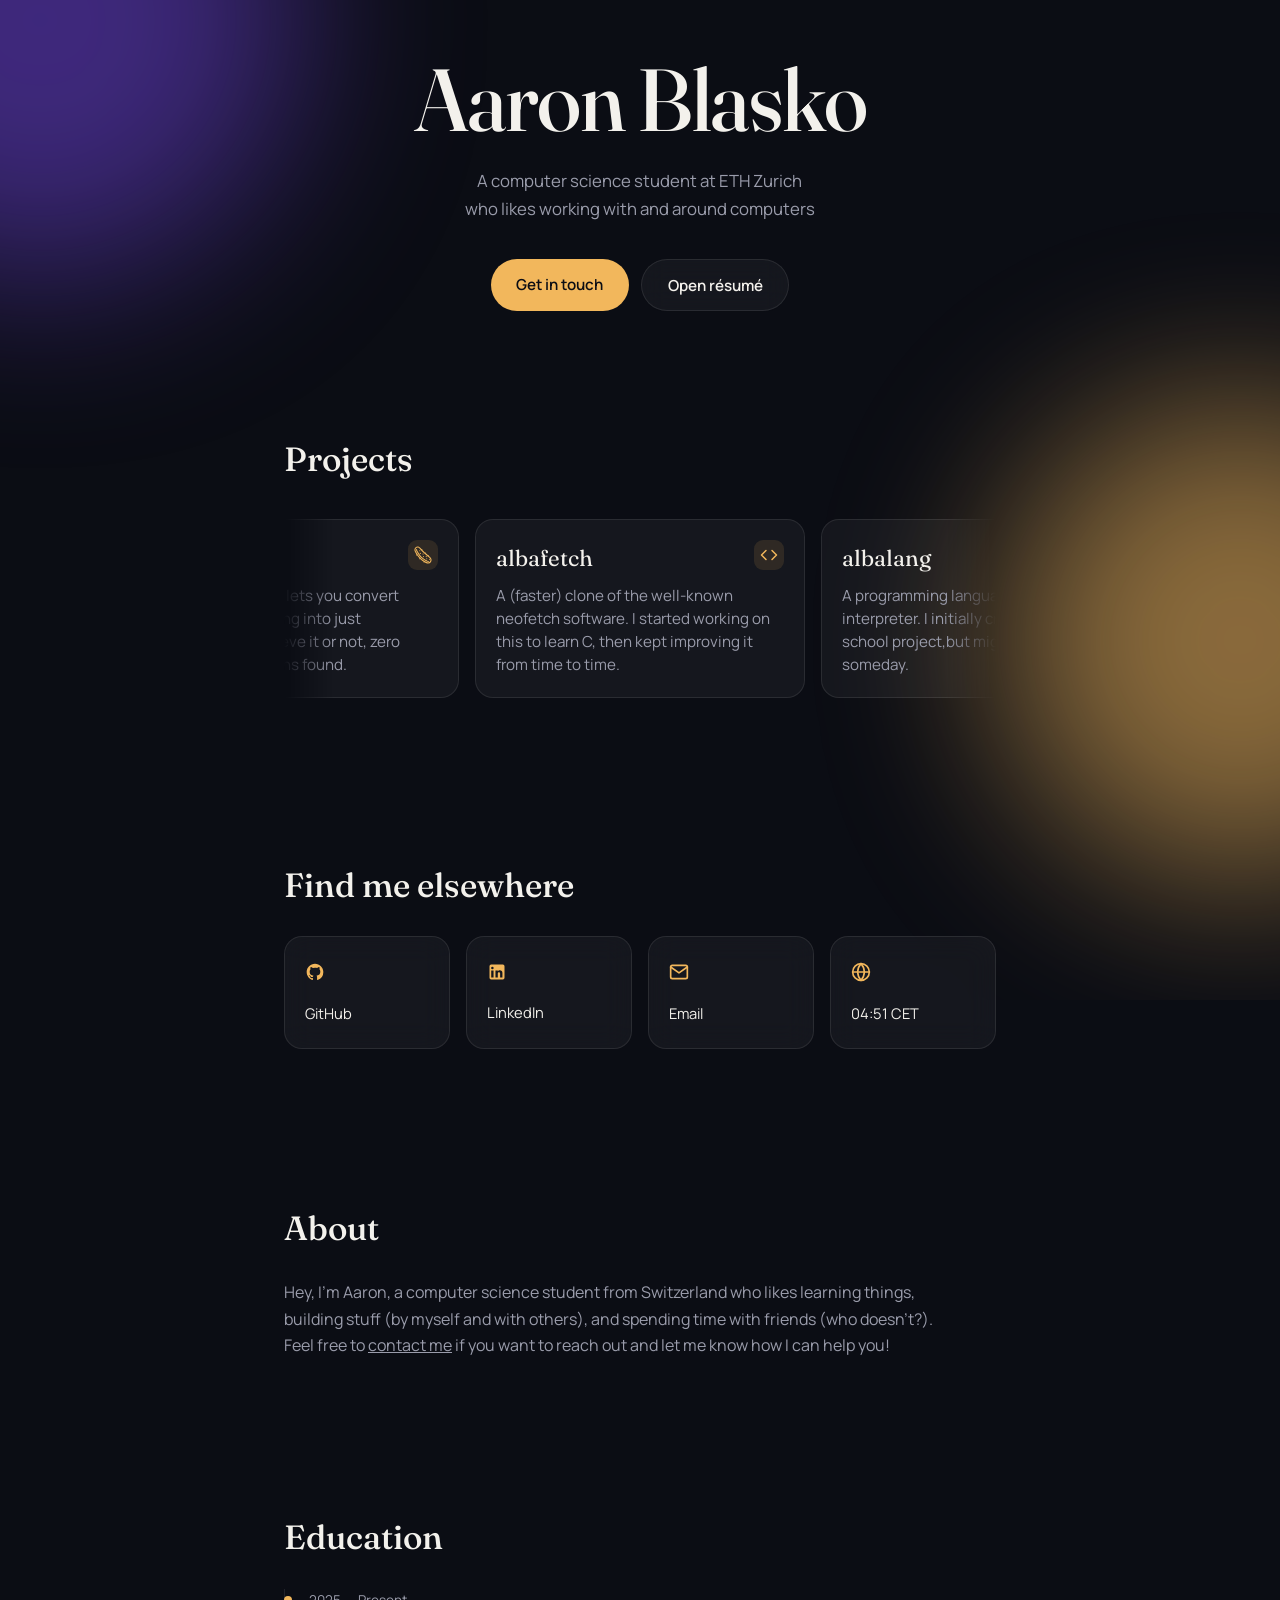
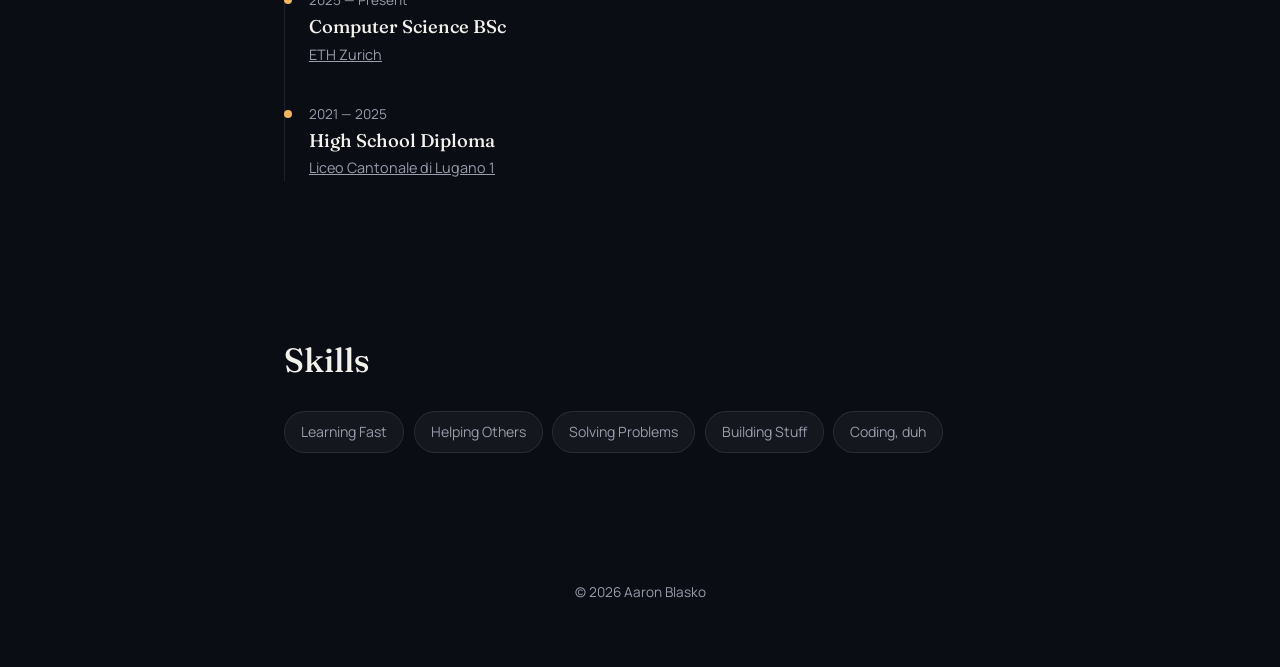
==== commit 10d94bc5: "reorder slides around" ====
--- a/index.html
+++ b/index.html
@@ -58,18 +58,6 @@
         <h2 data-reveal>Projects</h2>
         <div class="portfolio-scroll">
           <div class="portfolio-track">
-
-            <a class="project-card" target="_blank" rel="noopener noreferrer" href="https://github.com/alba4k/albafetch" data-reveal>
-              <span class="project-icon">
-                <svg width="18" height="18"><use href="#icon-code"/></svg>
-              </span>
-              <span class="project-name">albafetch</span>
-              <span class="project-desc">
-                A (faster) clone of the well-known neofetch software. I started
-                working on this to learn C, then kept improving it from time to time.
-              </span>
-            </a>
-
             <a class="project-card" target="_blank" rel="noopener noreferrer" href="https://github.com/alba4k/pickle" data-reveal>
               <span class="project-icon">
                 <svg viewBox="0 0 128 128" width="20" height="20" fill="currentColor">
@@ -83,6 +71,17 @@
               </span>
             </a>
 
+            <a class="project-card" target="_blank" rel="noopener noreferrer" href="https://github.com/alba4k/albafetch" data-reveal>
+              <span class="project-icon">
+                <svg width="18" height="18"><use href="#icon-code"/></svg>
+              </span>
+              <span class="project-name">albafetch</span>
+              <span class="project-desc">
+                A (faster) clone of the well-known neofetch software. I started
+                working on this to learn C, then kept improving it from time to time.
+              </span>
+            </a>
+
             <a class="project-card" target="_blank" rel="noopener noreferrer" href="https://github.com/alba4k/albalang" data-reveal>
               <span class="project-icon">
                 <svg viewBox="0 0 24 24" width="20" height="20" fill="currentColor">
@@ -95,7 +94,6 @@
                 them as a school project,but might pick it up again someday.
               </span>
             </a>
-
           </div>
         </div>
       </div>
--- a/style.css
+++ b/style.css
@@ -426,7 +426,7 @@
     filter: blur(70px);
   }
   .project-card {
-    width: 210px;
+    width: 230px;
   }
 }
 
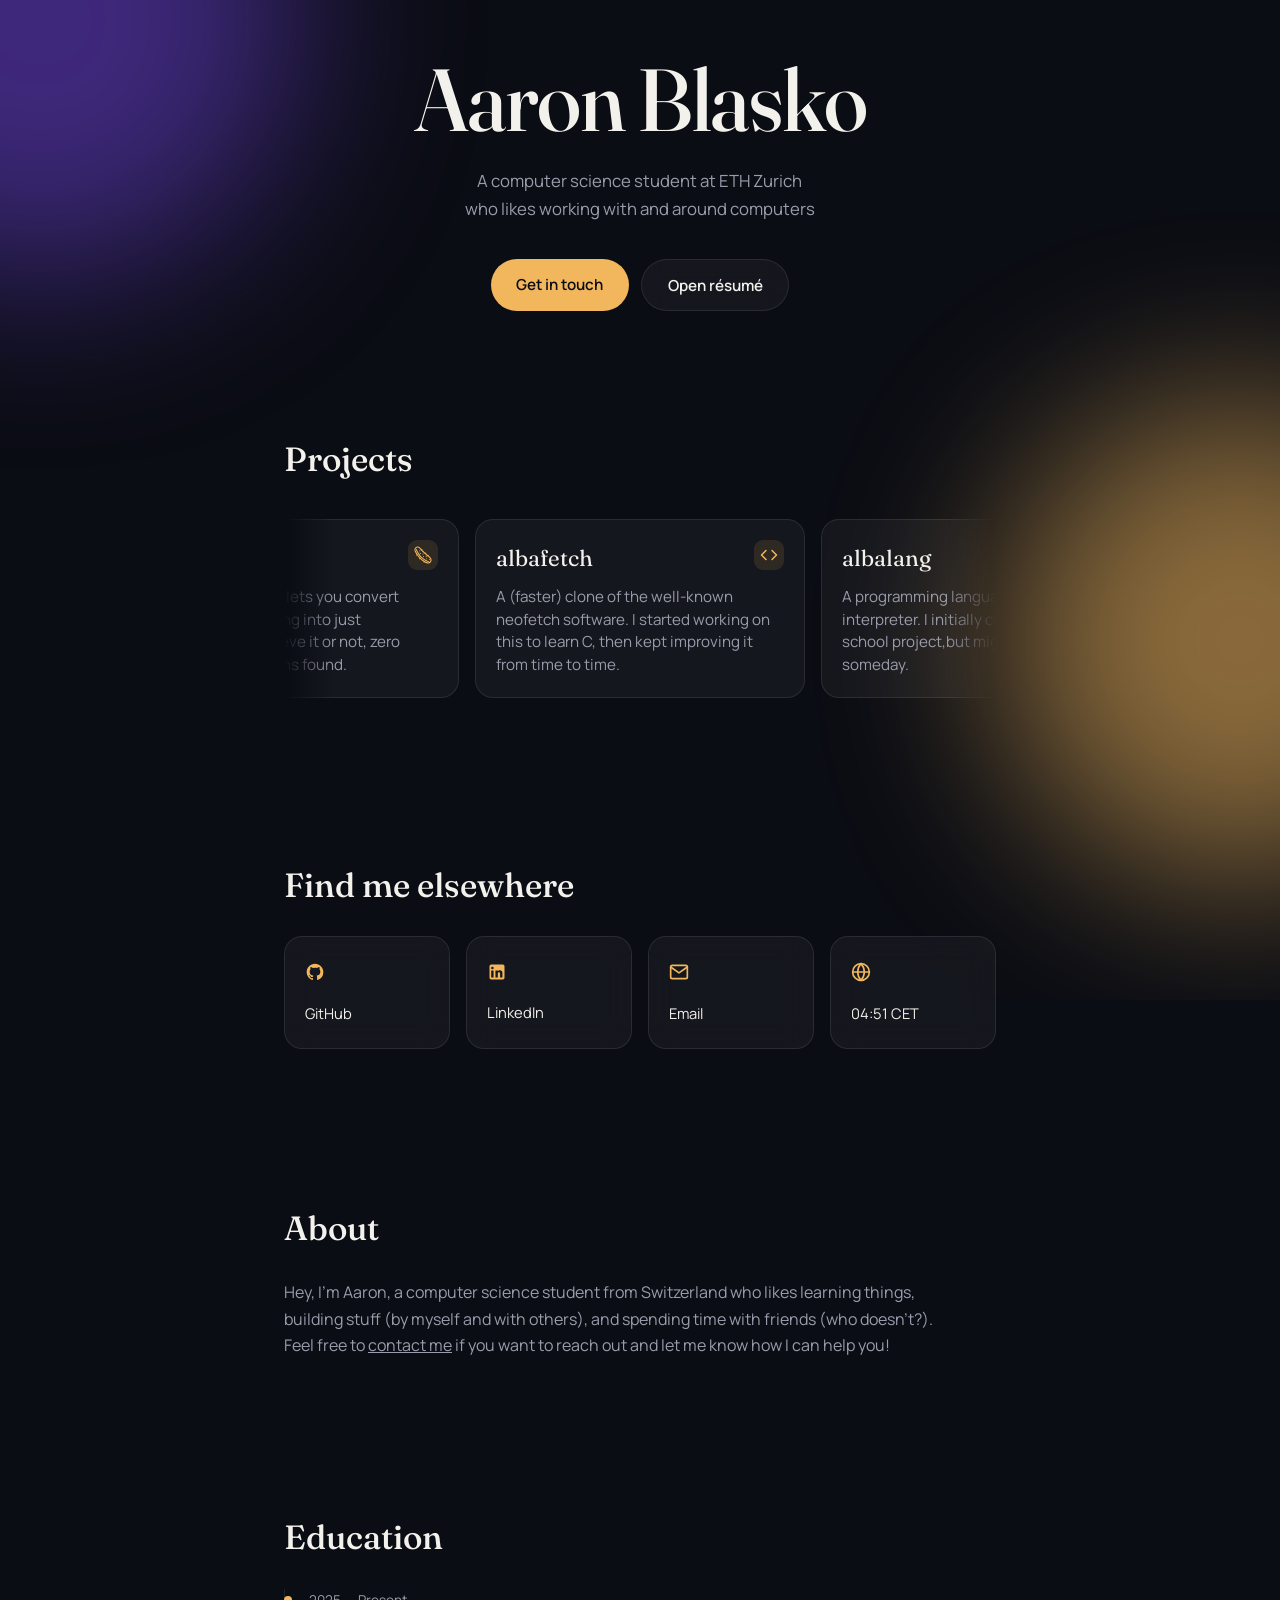
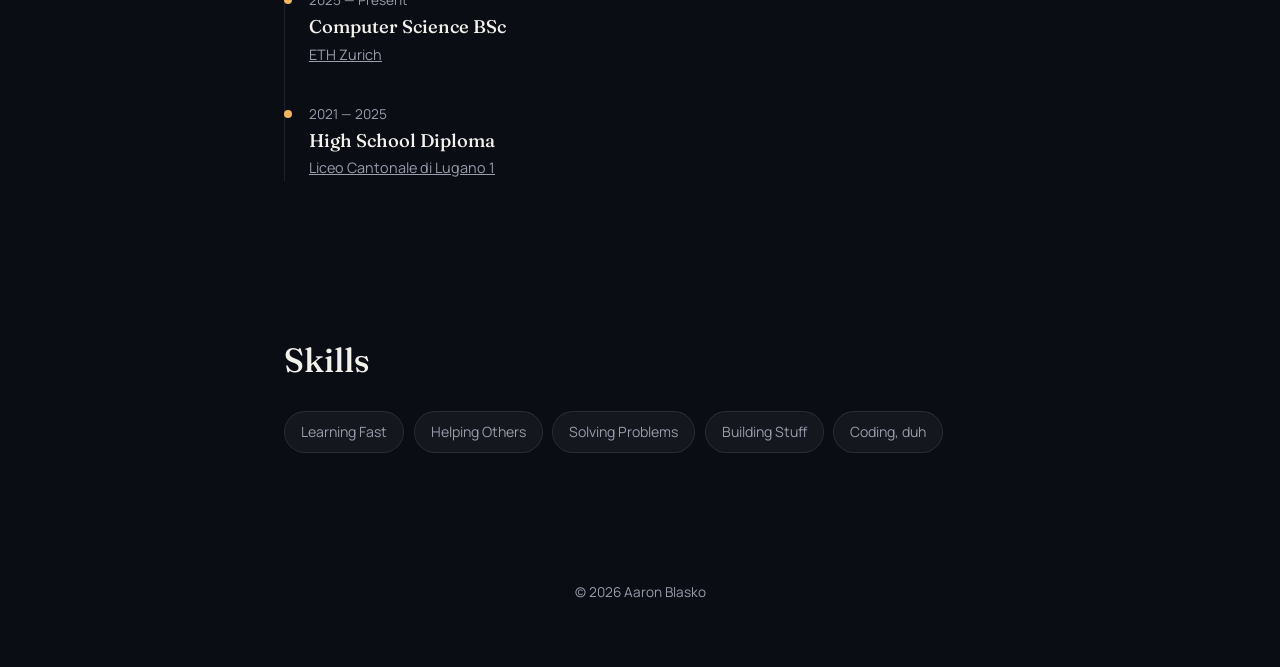
==== commit e4ed8f4e: "firefox: fix projet slideshow fade" ====
--- a/index.html
+++ b/index.html
@@ -42,8 +42,7 @@
   -->
   </header>
 
-  <!-- Shared icon sprite: define an icon once, reuse via <use> instead of
-       repeating the same inline <svg> markup for every project card. -->
+  <!-- Shared icon sprite -->
   <svg width="0" height="0" style="position:absolute" aria-hidden="true" focusable="false">
     <symbol id="icon-code" viewBox="0 0 24 24" fill="none" stroke="currentColor" stroke-width="2" stroke-linecap="round" stroke-linejoin="round">
       <polyline points="16 18 22 12 16 6"/>
@@ -56,44 +55,46 @@
     <section class="portfolio" id="portfolio">
       <div class="section-inner">
         <h2 data-reveal>Projects</h2>
-        <div class="portfolio-scroll">
-          <div class="portfolio-track">
-            <a class="project-card" target="_blank" rel="noopener noreferrer" href="https://github.com/alba4k/pickle" data-reveal>
-              <span class="project-icon">
-                <svg viewBox="0 0 128 128" width="20" height="20" fill="currentColor">
-                  <path d="M82.87226,114.98165c-3.1204-1.64582-6.10343-3.25774-8.984-4.90355a3.352,3.352,0,0,1-3.0174,1.92048,3.439,3.439,0,0,1-3.429-3.429,3.402,3.402,0,0,1,.65146-1.92048A138.01878,138.01878,0,0,1,46.04463,90.12145a3.29593,3.29593,0,0,1-2.60583,1.30292,3.439,3.439,0,0,1-3.429-3.429,3.34852,3.34852,0,0,1,1.19988-2.57194A143.4826,143.4826,0,0,1,25.57338,65.981a3.3772,3.3772,0,0,1-2.70883,1.44025,3.439,3.439,0,0,1-3.429-3.429,3.37645,3.37645,0,0,1,2.6745-3.29163c-3.05173-4.80055-6.06913-9.97876-9.08653-15.602C5.23951,31.69089,10.17739,18.24927,18.78413,12.42c7.26948-4.97222,19.71675-5.76057,30.75809,8.29817,2.023,2.22905,3.87486,4.28642,5.69234,6.20647a3.36035,3.36035,0,0,1,5.349,2.7775,3.29079,3.29079,0,0,1-.78839,2.09171c5.96613,6.2408,10.97268,11.07568,16.04746,15.67066a3.26444,3.26444,0,0,1,1.88614-.61712,3.41678,3.41678,0,0,1,3.429,3.429,3.11744,3.11744,0,0,1-.4459,1.57715c2.33205,2.023,4.73232,4.11475,7.26949,6.3438,2.4346,2.126,5.04088,4.389,7.85271,6.85792a3.35963,3.35963,0,0,1,2.46894-1.063,3.41734,3.41734,0,0,1,3.429,3.429,3.34012,3.34012,0,0,1-.82313,2.126c2.023,1.78315,4.08042,3.6693,6.3438,5.69234,13.71584,9.97833,13.75018,24.24307,7.95528,33.26137A22.51334,22.51334,0,0,1,96.41688,118.8565,27.30481,27.30481,0,0,1,82.87226,114.98165Zm.61712-51.60654c-12.89272-11.24735-22.22-19.37385-39.1936-38.23358-5.246-6.68626-10.52678-9.12086-14.98443-9.12086a11.78863,11.78863,0,0,0-6.6867,2.05737c-6.03523,4.11476-9.39553,13.78452-3.66885,23.59161.03389.03434.03389.06823.06822.10256,18.13961,33.77594,35.07885,50.71518,67.1403,67.1742,10.45812,5.96657,19.20219,2.19471,23.24872-4.14909,4.286-6.65192,3.97742-16.66458-6.34376-24.10573a.923.923,0,0,1-.27427-.2399C95.07962,73.45644,88.90749,68.107,83.48938,63.37511ZM101.732,91.42437a3.429,3.429,0,1,0,3.429-3.429A3.43875,3.43875,0,0,0,101.732,91.42437ZM91.3421,100.03111l-.48023-.2399c-30.3122-15.56766-45.5713-30.82676-62.81955-62.92254l-.20556-.37679a9.95331,9.95331,0,0,1-1.57714-6.27514,3.44663,3.44663,0,0,0-2.88051-3.90919,3.397,3.397,0,0,0-3.90919,2.8805,16.60229,16.60229,0,0,0,2.43461,10.73279l.13737.23989C40.00983,73.62766,55.989,89.57256,87.63847,105.86034l.3429.17167A24.45189,24.45189,0,0,0,98.303,108.56962a3.42918,3.42918,0,0,0,0-6.85836A17.6755,17.6755,0,0,1,91.3421,100.03111Zm-6.75536-12.0357a3.429,3.429,0,1,0,3.429-3.429A3.43932,3.43932,0,0,0,84.58674,87.99541Zm-3.429-13.71585a3.429,3.429,0,1,0,3.429-3.4294A3.43932,3.43932,0,0,0,81.15778,74.27956Zm-17.14481,0a3.429,3.429,0,1,0,3.429-3.4294A3.439,3.439,0,0,0,64.013,74.27956ZM60.5836,57.13431a3.42917,3.42917,0,1,0,3.42937-3.429A3.43911,3.43911,0,0,0,60.5836,57.13431Zm-17.1448-3.429a3.429,3.429,0,1,0,3.429-3.429A3.439,3.439,0,0,0,43.4388,53.70535Zm-3.429-17.14525a3.429,3.429,0,1,0,3.429-3.429A3.43874,3.43874,0,0,0,40.00983,36.5601Z"/>
-                </svg>
-              </span>
-              <span class="project-name">pickle</span>
-              <span class="project-desc">
-                This data encoding lets you convert pretty much anything into just
-                "pIcPicpICKle". Believe it or not, zero practical applications found.
-              </span>
-            </a>
-
-            <a class="project-card" target="_blank" rel="noopener noreferrer" href="https://github.com/alba4k/albafetch" data-reveal>
-              <span class="project-icon">
-                <svg width="18" height="18"><use href="#icon-code"/></svg>
-              </span>
-              <span class="project-name">albafetch</span>
-              <span class="project-desc">
-                A (faster) clone of the well-known neofetch software. I started
-                working on this to learn C, then kept improving it from time to time.
-              </span>
-            </a>
-
-            <a class="project-card" target="_blank" rel="noopener noreferrer" href="https://github.com/alba4k/albalang" data-reveal>
-              <span class="project-icon">
-                <svg viewBox="0 0 24 24" width="20" height="20" fill="currentColor">
-                  <path d="M12 1 C12.55 1 13.08 1.15 13.55 1.43 L21.02 5.93 C21.63 6.30 22 6.96 22 7.68 V16.32 C22 17.04 21.63 17.70 21.02 18.07 L13.55 22.57 C13.08 22.85 12.55 23 12 23 C11.45 23 10.92 22.85 10.45 22.57 L2.98 18.07 C2.37 17.70 2 17.04 2 16.32 V7.68 C2 6.96 2.37 6.30 2.98 5.93 L10.45 1.43 C10.92 1.15 11.45 1 12 1 Z"/>
-                </svg>
-              </span>
-              <span class="project-name">albalang</span>
-              <span class="project-desc">
-                A programming language and its interpreter. I initially created
-                them as a school project,but might pick it up again someday.
-              </span>
-            </a>
+        <div class="portfolio-scroll-wrapper">
+          <div class="portfolio-scroll">
+            <div class="portfolio-track">
+              <a class="project-card" target="_blank" rel="noopener noreferrer" href="https://github.com/alba4k/pickle" data-reveal>
+                <span class="project-icon">
+                  <svg viewBox="0 0 128 128" width="20" height="20" fill="currentColor">
+                    <path d="M82.87226,114.98165c-3.1204-1.64582-6.10343-3.25774-8.984-4.90355a3.352,3.352,0,0,1-3.0174,1.92048,3.439,3.439,0,0,1-3.429-3.429,3.402,3.402,0,0,1,.65146-1.92048A138.01878,138.01878,0,0,1,46.04463,90.12145a3.29593,3.29593,0,0,1-2.60583,1.30292,3.439,3.439,0,0,1-3.429-3.429,3.34852,3.34852,0,0,1,1.19988-2.57194A143.4826,143.4826,0,0,1,25.57338,65.981a3.3772,3.3772,0,0,1-2.70883,1.44025,3.439,3.439,0,0,1-3.429-3.429,3.37645,3.37645,0,0,1,2.6745-3.29163c-3.05173-4.80055-6.06913-9.97876-9.08653-15.602C5.23951,31.69089,10.17739,18.24927,18.78413,12.42c7.26948-4.97222,19.71675-5.76057,30.75809,8.29817,2.023,2.22905,3.87486,4.28642,5.69234,6.20647a3.36035,3.36035,0,0,1,5.349,2.7775,3.29079,3.29079,0,0,1-.78839,2.09171c5.96613,6.2408,10.97268,11.07568,16.04746,15.67066a3.26444,3.26444,0,0,1,1.88614-.61712,3.41678,3.41678,0,0,1,3.429,3.429,3.11744,3.11744,0,0,1-.4459,1.57715c2.33205,2.023,4.73232,4.11475,7.26949,6.3438,2.4346,2.126,5.04088,4.389,7.85271,6.85792a3.35963,3.35963,0,0,1,2.46894-1.063,3.41734,3.41734,0,0,1,3.429,3.429,3.34012,3.34012,0,0,1-.82313,2.126c2.023,1.78315,4.08042,3.6693,6.3438,5.69234,13.71584,9.97833,13.75018,24.24307,7.95528,33.26137A22.51334,22.51334,0,0,1,96.41688,118.8565,27.30481,27.30481,0,0,1,82.87226,114.98165Zm.61712-51.60654c-12.89272-11.24735-22.22-19.37385-39.1936-38.23358-5.246-6.68626-10.52678-9.12086-14.98443-9.12086a11.78863,11.78863,0,0,0-6.6867,2.05737c-6.03523,4.11476-9.39553,13.78452-3.66885,23.59161.03389.03434.03389.06823.06822.10256,18.13961,33.77594,35.07885,50.71518,67.1403,67.1742,10.45812,5.96657,19.20219,2.19471,23.24872-4.14909,4.286-6.65192,3.97742-16.66458-6.34376-24.10573a.923.923,0,0,1-.27427-.2399C95.07962,73.45644,88.90749,68.107,83.48938,63.37511ZM101.732,91.42437a3.429,3.429,0,1,0,3.429-3.429A3.43875,3.43875,0,0,0,101.732,91.42437ZM91.3421,100.03111l-.48023-.2399c-30.3122-15.56766-45.5713-30.82676-62.81955-62.92254l-.20556-.37679a9.95331,9.95331,0,0,1-1.57714-6.27514,3.44663,3.44663,0,0,0-2.88051-3.90919,3.397,3.397,0,0,0-3.90919,2.8805,16.60229,16.60229,0,0,0,2.43461,10.73279l.13737.23989C40.00983,73.62766,55.989,89.57256,87.63847,105.86034l.3429.17167A24.45189,24.45189,0,0,0,98.303,108.56962a3.42918,3.42918,0,0,0,0-6.85836A17.6755,17.6755,0,0,1,91.3421,100.03111Zm-6.75536-12.0357a3.429,3.429,0,1,0,3.429-3.429A3.43932,3.43932,0,0,0,84.58674,87.99541Zm-3.429-13.71585a3.429,3.429,0,1,0,3.429-3.4294A3.43932,3.43932,0,0,0,81.15778,74.27956Zm-17.14481,0a3.429,3.429,0,1,0,3.429-3.4294A3.439,3.439,0,0,0,64.013,74.27956ZM60.5836,57.13431a3.42917,3.42917,0,1,0,3.42937-3.429A3.43911,3.43911,0,0,0,60.5836,57.13431Zm-17.1448-3.429a3.429,3.429,0,1,0,3.429-3.429A3.439,3.439,0,0,0,43.4388,53.70535Zm-3.429-17.14525a3.429,3.429,0,1,0,3.429-3.429A3.43874,3.43874,0,0,0,40.00983,36.5601Z"/>
+                  </svg>
+                </span>
+                <span class="project-name">pickle</span>
+                <span class="project-desc">
+                  This data encoding lets you convert pretty much anything into just
+                  "pIcPicpICKle". Believe it or not, zero practical applications found.
+                </span>
+              </a>
+
+              <a class="project-card" target="_blank" rel="noopener noreferrer" href="https://github.com/alba4k/albafetch" data-reveal>
+                <span class="project-icon">
+                  <svg width="18" height="18"><use href="#icon-code"/></svg>
+                </span>
+                <span class="project-name">albafetch</span>
+                <span class="project-desc">
+                  A (faster) clone of the well-known neofetch software. I started
+                  working on this to learn C, then kept improving it from time to time.
+                </span>
+              </a>
+
+              <a class="project-card" target="_blank" rel="noopener noreferrer" href="https://github.com/alba4k/albalang" data-reveal>
+                <span class="project-icon">
+                  <svg viewBox="0 0 24 24" width="20" height="20" fill="currentColor">
+                    <path d="M12 1 C12.55 1 13.08 1.15 13.55 1.43 L21.02 5.93 C21.63 6.30 22 6.96 22 7.68 V16.32 C22 17.04 21.63 17.70 21.02 18.07 L13.55 22.57 C13.08 22.85 12.55 23 12 23 C11.45 23 10.92 22.85 10.45 22.57 L2.98 18.07 C2.37 17.70 2 17.04 2 16.32 V7.68 C2 6.96 2.37 6.30 2.98 5.93 L10.45 1.43 C10.92 1.15 11.45 1 12 1 Z"/>
+                  </svg>
+                </span>
+                <span class="project-name">albalang</span>
+                <span class="project-desc">
+                  A programming language and its interpreter. I initially created
+                  them as a school project,but might pick it up again someday.
+                </span>
+              </a>
+            </div>
           </div>
         </div>
       </div>
--- a/style.css
+++ b/style.css
@@ -8,6 +8,7 @@
   --accent: #f2b75c;
   --aurora-violet: #6940d1;
   --aurora-teal: #f2b75c;
+  --portfolio-card-w: 330px;
 
   --serif: "Fraunces", Georgia, serif;
   --sans: "Manrope", system-ui, -apple-system, "Segoe UI", sans-serif;
@@ -202,12 +203,8 @@
 }
 
 /* ============ Portfolio ============ */
-.portfolio-scroll {
-  overflow-x: auto;
-  overflow-y: hidden;
-  scrollbar-width: none;
-  -webkit-overflow-scrolling: touch;
-  scroll-snap-type: x proximity;
+.portfolio-scroll-wrapper {
+  position: relative;
   mask-image: linear-gradient(
     to right,
     transparent 0%,
@@ -223,6 +220,14 @@
     transparent 100%
   );
 }
+.portfolio-scroll {
+  container-type: inline-size;
+  overflow-x: auto;
+  overflow-y: hidden;
+  scrollbar-width: none;
+  -webkit-overflow-scrolling: touch;
+  scroll-snap-type: x proximity;
+}
 .portfolio-scroll::-webkit-scrollbar {
   display: none;
 }
@@ -233,13 +238,14 @@
   padding-top: 0.5rem;
   padding-bottom: 0.5rem;
 
-  padding-left: calc(50vw - 165px);
-  padding-right: calc(50vw - 165px);
+  padding-left: calc(50cqw - var(--portfolio-card-w)/2);
+  padding-right: calc(50cqw - var(--portfolio-card-w)/2);
 }
 .project-card {
+  position: relative;
   flex: 0 0 auto;
   scroll-snap-align: center;
-  width: 330px;
+  width: var(--portfolio-card-w);
   display: flex;
   flex-direction: column;
   gap: 0.55rem;
@@ -247,10 +253,14 @@
   border-radius: var(--radius);
   border: 1px solid var(--panel-border);
   background: var(--panel);
-  backdrop-filter: blur(14px);
-  -webkit-backdrop-filter: blur(14px);
   text-decoration: none;
   transition: transform 0.3s ease, border-color 0.3s ease;
+}
+@supports not (-moz-appearance: none) {
+  .project-card {
+    backdrop-filter: blur(14px);
+    -webkit-backdrop-filter: blur(14px);
+  }
 }
 .project-card:hover {
   transform: translateY(-4px);
@@ -419,6 +429,9 @@
 
 /* ============ Mobile ============ */
 @media (max-width: 640px) {
+  :root {
+    --portfolio-card-w: 230px
+  }
   .section-inner {
     padding: 3.5rem 1.25rem;
   }
@@ -426,7 +439,7 @@
     filter: blur(70px);
   }
   .project-card {
-    width: 230px;
+    width: var(--portfolio-card-w);
   }
 }
 
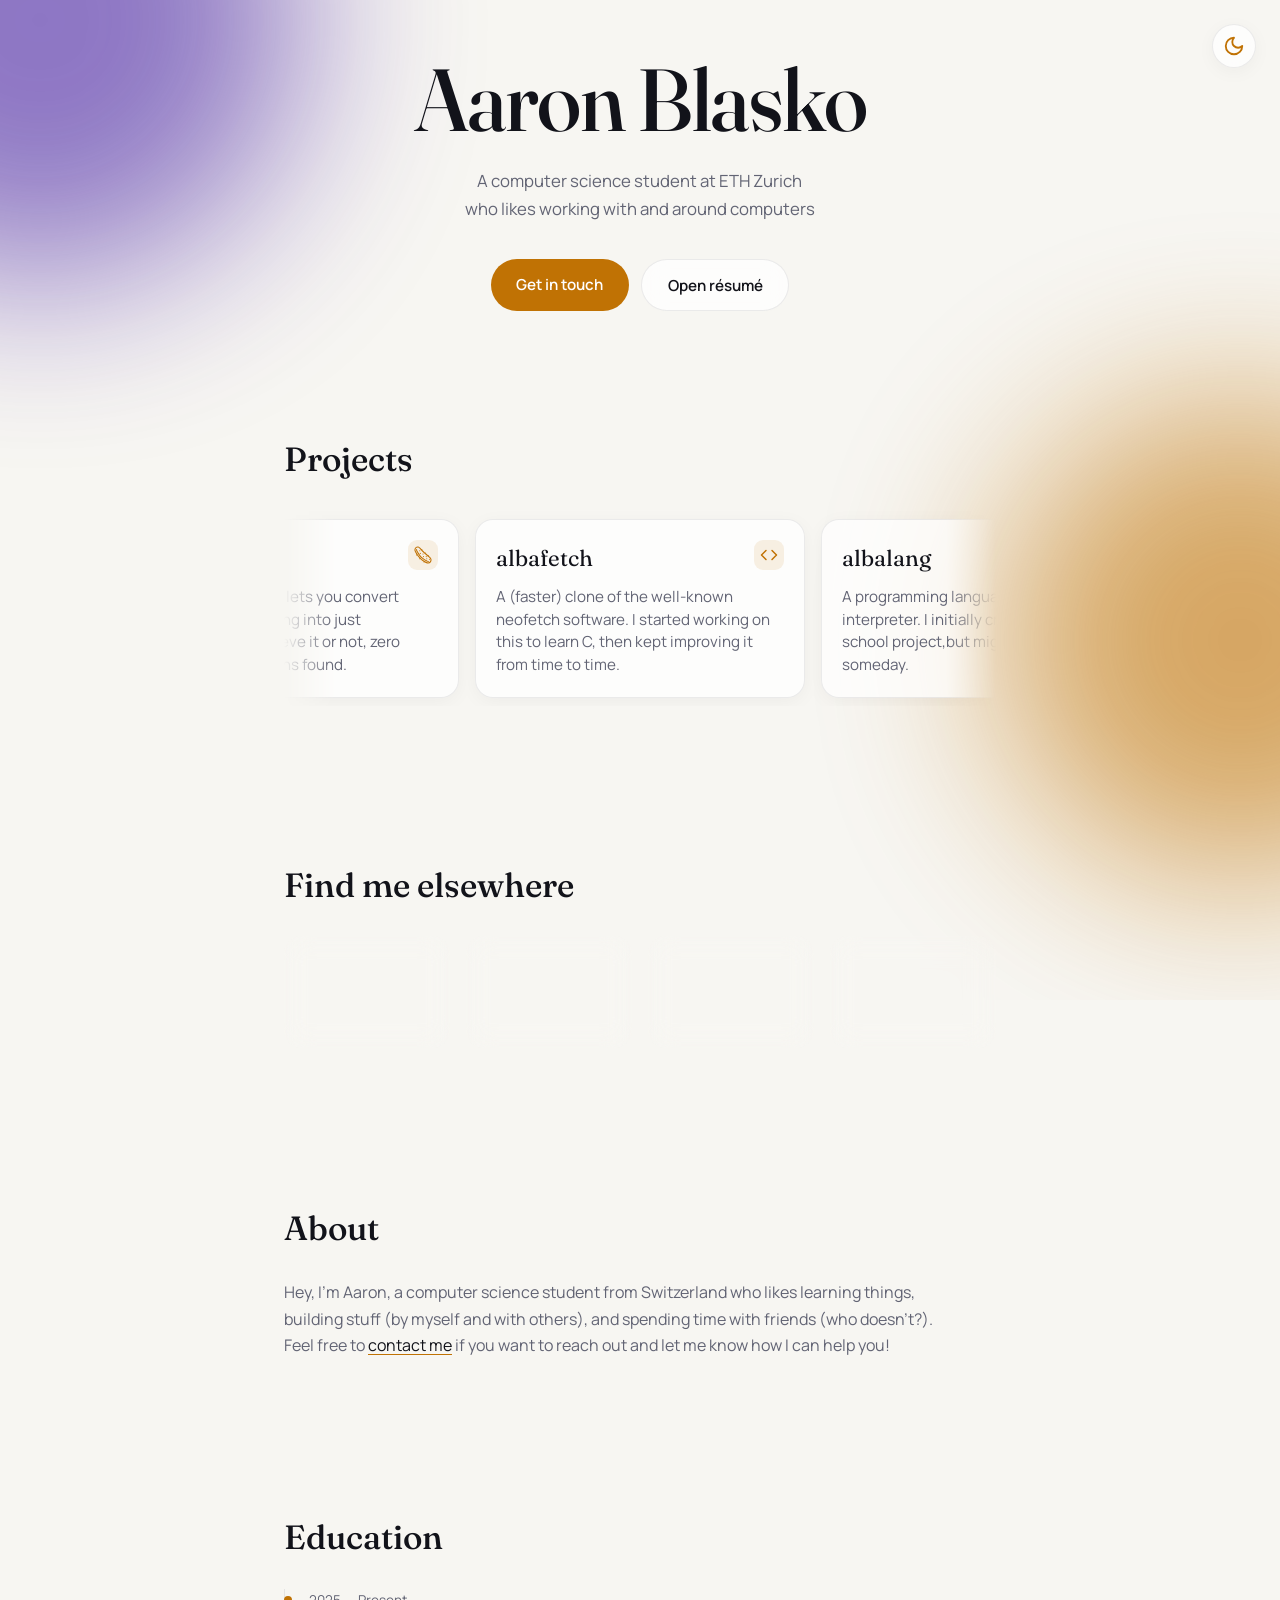
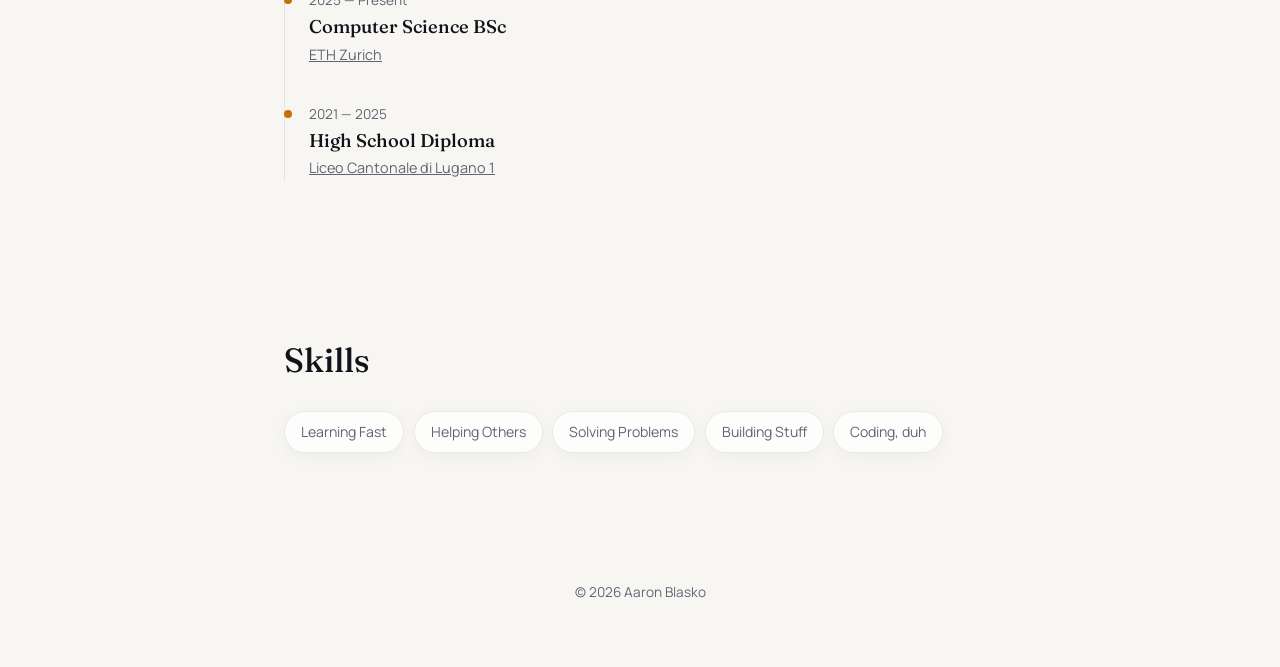
==== commit 2b6a63d5: "theme switcher" ====
--- a/index.html
+++ b/index.html
@@ -14,8 +14,37 @@
   rel="stylesheet"
 />
 <link rel="stylesheet" href="style.css" />
+<script>
+  (function() {
+    const savedTheme = localStorage.getItem('theme');
+    const systemPrefersLight = window.matchMedia('(prefers-color-scheme: light)').matches;
+    const theme = savedTheme || (systemPrefersLight ? 'light' : 'dark');
+    document.documentElement.setAttribute('data-theme', theme);
+    document.documentElement.style.colorScheme = theme;
+  })();
+</script>
 </head>
 <body>
+
+  <!-- Theme toggle button -->
+  <button id="theme-toggle" class="theme-toggle" type="button" aria-label="Switch to light mode" title="Switch to light mode">
+    <span class="theme-toggle-icon-wrap">
+      <svg class="theme-icon icon-sun" viewBox="0 0 24 24" aria-hidden="true">
+        <circle cx="12" cy="12" r="4"></circle>
+        <path d="M12 2v2"></path>
+        <path d="M12 20v2"></path>
+        <path d="m4.93 4.93 1.41 1.41"></path>
+        <path d="m17.66 17.66 1.41 1.41"></path>
+        <path d="M2 12h2"></path>
+        <path d="M20 12h2"></path>
+        <path d="m6.34 17.66-1.41 1.41"></path>
+        <path d="m19.07 4.93-1.41 1.41"></path>
+      </svg>
+      <svg class="theme-icon icon-moon" viewBox="0 0 24 24" aria-hidden="true">
+        <path d="M12 3a6 6 0 0 0 9 9 9 9 0 1 1-9-9Z"></path>
+      </svg>
+    </span>
+  </button>
 
   <!-- Ambient blurred background blobs -->
   <div class="aurora" aria-hidden="true">
--- a/style.css
+++ b/style.css
@@ -1,13 +1,17 @@
 /* ============ Design tokens — edit these to reskin the whole site ============ */
 :root {
-  --ink: #0b0d14;
+  --ink: #000000;
   --panel: rgba(255, 255, 255, 0.045);
   --panel-border: rgba(255, 255, 255, 0.09);
-  --text-primary: #f3f1ec;
+  --card-shadow: none;
+  --text-primary: #eadab1;
   --text-muted: #9a9cab;
   --accent: #f2b75c;
+  --accent-subtle: rgba(242, 183, 92, 0.12);
+  --btn-primary-text: #0b0d14;
   --aurora-violet: #6940d1;
   --aurora-teal: #f2b75c;
+  --blob-opacity: 0.55;
   --portfolio-card-w: 330px;
 
   --serif: "Fraunces", Georgia, serif;
@@ -15,6 +19,23 @@
 
   --radius: 18px;
   --content-width: 760px;
+  color-scheme: dark;
+}
+
+[data-theme="light"] {
+  --ink: #f7f6f2;
+  --panel: rgba(255, 255, 255, 0.72);
+  --panel-border: rgba(20, 22, 35, 0.08);
+  --card-shadow: 0 4px 20px -2px rgba(20, 22, 35, 0.05);
+  --text-primary: #12131a;
+  --text-muted: #626474;
+  --accent: #c07204;
+  --accent-subtle: rgba(192, 114, 4, 0.1);
+  --btn-primary-text: #ffffff;
+  --aurora-violet: #4722a5;
+  --aurora-teal: #c07204;
+  --blob-opacity: 0.6;
+  color-scheme: light;
 }
 
 * {
@@ -30,6 +51,8 @@
   font-family: var(--sans);
   line-height: 1.65;
   overflow-x: hidden;
+  transition: background-color 0.45s cubic-bezier(0.4, 0, 0.2, 1),
+              color 0.45s cubic-bezier(0.4, 0, 0.2, 1);
 }
 h1,
 h2,
@@ -65,7 +88,9 @@
   position: absolute;
   border-radius: 50%;
   filter: blur(90px);
-  opacity: 0.55;
+  opacity: var(--blob-opacity, 0.55);
+  transition: background-color 0.6s cubic-bezier(0.4, 0, 0.2, 1),
+              opacity 0.6s cubic-bezier(0.4, 0, 0.2, 1);
 }
 .blob-a {
   width: 520px;
@@ -74,6 +99,7 @@
   top: -140px;
   left: -120px;
   animation: drift-a 15s ease-in-out infinite;
+  transition: background-color 0.6s cubic-bezier(0.4, 0, 0.2, 1);
 }
 .blob-b {
   width: 480px;
@@ -84,7 +110,8 @@
   right: -100px;
   animation: drift-b 10s ease-in-out infinite;
   /* Smooth glide if JavaScript updates the variable */
-  transition: top 0.8s cubic-bezier(0.16, 1, 0.3, 1);
+  transition: top 0.8s cubic-bezier(0.16, 1, 0.3, 1),
+              background-color 0.6s cubic-bezier(0.4, 0, 0.2, 1);
 }
 @keyframes drift-a {
   0%,
@@ -145,11 +172,14 @@
   font-weight: 600;
   font-size: 0.95rem;
   text-decoration: none;
-  transition: transform 0.25s ease, border-color 0.25s ease;
+  transition: transform 0.25s ease,
+              border-color 0.45s cubic-bezier(0.4, 0, 0.2, 1),
+              background-color 0.45s cubic-bezier(0.4, 0, 0.2, 1),
+              color 0.45s cubic-bezier(0.4, 0, 0.2, 1);
 }
 .btn-primary {
   background: var(--accent);
-  color: var(--ink);
+  color: var(--btn-primary-text, var(--ink));
 }
 .btn-primary:hover {
   transform: translateY(-2px);
@@ -157,6 +187,7 @@
 .btn-ghost {
   border: 1px solid var(--panel-border);
   background: var(--panel);
+  color: var(--text-primary);
   backdrop-filter: blur(12px);
   -webkit-backdrop-filter: blur(12px);
 }
@@ -253,8 +284,12 @@
   border-radius: var(--radius);
   border: 1px solid var(--panel-border);
   background: var(--panel);
+  box-shadow: var(--card-shadow, none);
   text-decoration: none;
-  transition: transform 0.3s ease, border-color 0.3s ease;
+  transition: transform 0.3s ease,
+              border-color 0.45s cubic-bezier(0.4, 0, 0.2, 1),
+              background-color 0.45s cubic-bezier(0.4, 0, 0.2, 1),
+              box-shadow 0.45s cubic-bezier(0.4, 0, 0.2, 1);
 }
 @supports not (-moz-appearance: none) {
   .project-card {
@@ -276,8 +311,10 @@
   width: 30px;
   height: 30px;
   border-radius: 9px;
-  background: rgba(242, 183, 92, 0.12);
+  background: var(--accent-subtle);
   color: var(--accent);
+  transition: background-color 0.45s cubic-bezier(0.4, 0, 0.2, 1),
+              color 0.45s cubic-bezier(0.4, 0, 0.2, 1);
 }
 .project-name {
   font-family: var(--serif);
@@ -305,10 +342,14 @@
   border-radius: var(--radius);
   border: 1px solid var(--panel-border);
   background: var(--panel);
+  box-shadow: var(--card-shadow, none);
   backdrop-filter: blur(14px);
   -webkit-backdrop-filter: blur(14px);
   text-decoration: none;
-  transition: transform 0.3s ease, border-color 0.3s ease;
+  transition: transform 0.3s ease,
+              border-color 0.45s cubic-bezier(0.4, 0, 0.2, 1),
+              background-color 0.45s cubic-bezier(0.4, 0, 0.2, 1),
+              box-shadow 0.45s cubic-bezier(0.4, 0, 0.2, 1);
 }
 .link-card:hover {
   transform: translateY(-4px);
@@ -318,16 +359,28 @@
   font-family: var(--serif);
   font-size: 1.2rem;
   color: var(--accent);
+  transition: color 0.45s cubic-bezier(0.4, 0, 0.2, 1);
 }
 .link-label {
   font-size: 0.92rem;
   color: var(--text-primary);
+  transition: color 0.45s cubic-bezier(0.4, 0, 0.2, 1);
 }
 
 /* ============ About ============ */
 .about p {
   max-width: 68ch;
   color: var(--text-muted);
+}
+.about a {
+  color: var(--text-primary);
+  text-decoration: underline;
+  text-decoration-color: var(--accent);
+  text-underline-offset: 3px;
+  transition: color 0.25s ease, text-decoration-color 0.25s ease;
+}
+.about a:hover {
+  color: var(--accent);
 }
 
 /* ============ Education timeline ============ */
@@ -339,6 +392,7 @@
   display: flex;
   flex-direction: column;
   gap: 2.25rem;
+  transition: border-color 0.45s cubic-bezier(0.4, 0, 0.2, 1);
 }
 .timeline li {
   position: relative;
@@ -352,20 +406,27 @@
   height: 8px;
   border-radius: 50%;
   background: var(--accent);
+  transition: background-color 0.45s cubic-bezier(0.4, 0, 0.2, 1);
 }
 .timeline-date {
   color: var(--text-muted);
   font-size: 0.85rem;
   margin-bottom: 0.3rem;
+  transition: color 0.45s cubic-bezier(0.4, 0, 0.2, 1);
 }
 .timeline-body h3 {
   font-size: 1.15rem;
   margin-bottom: 0.2rem;
+  transition: color 0.45s cubic-bezier(0.4, 0, 0.2, 1);
 }
 .timeline-org {
   color: var(--text-muted);
   font-size: 0.9rem;
   margin-bottom: 0.5rem;
+  transition: color 0.25s ease;
+}
+.timeline-org:hover {
+  color: var(--accent);
 }
 .timeline-body p:last-child {
   max-width: 60ch;
@@ -387,6 +448,11 @@
   background: var(--panel);
   font-size: 0.88rem;
   color: var(--text-muted);
+  box-shadow: var(--card-shadow, none);
+  transition: background-color 0.45s cubic-bezier(0.4, 0, 0.2, 1),
+              border-color 0.45s cubic-bezier(0.4, 0, 0.2, 1),
+              color 0.45s cubic-bezier(0.4, 0, 0.2, 1),
+              box-shadow 0.45s cubic-bezier(0.4, 0, 0.2, 1);
 }
 
 /* ============ Footer ============ */
@@ -395,6 +461,97 @@
   padding: 3rem 1.5rem 4rem;
   color: var(--text-muted);
   font-size: 0.85rem;
+  transition: color 0.45s cubic-bezier(0.4, 0, 0.2, 1);
+}
+
+/* ============ Global Color Transitions ============ */
+h1, h2, h3, p {
+  transition: color 0.45s cubic-bezier(0.4, 0, 0.2, 1);
+}
+
+/* ============ Theme toggle button ============ */
+.theme-toggle {
+  position: fixed;
+  top: 1.5rem;
+  right: 1.5rem;
+  width: 44px;
+  height: 44px;
+  border-radius: 50%;
+  padding: 0;
+  margin: 0;
+  display: inline-flex;
+  align-items: center;
+  justify-content: center;
+  background: var(--panel);
+  border: 1px solid var(--panel-border);
+  color: var(--accent);
+  cursor: pointer;
+  z-index: 100;
+  backdrop-filter: blur(14px);
+  -webkit-backdrop-filter: blur(14px);
+  box-shadow: var(--card-shadow, 0 4px 16px rgba(0, 0, 0, 0.12));
+  transition: transform 0.25s cubic-bezier(0.34, 1.56, 0.64, 1),
+              border-color 0.45s cubic-bezier(0.4, 0, 0.2, 1),
+              background-color 0.45s cubic-bezier(0.4, 0, 0.2, 1),
+              box-shadow 0.45s cubic-bezier(0.4, 0, 0.2, 1),
+              color 0.45s cubic-bezier(0.4, 0, 0.2, 1);
+}
+
+.theme-toggle:hover {
+  transform: scale(1.08);
+  border-color: var(--accent);
+  box-shadow: 0 0 18px color-mix(in srgb, var(--accent) 35%, transparent);
+}
+
+.theme-toggle:active {
+  transform: scale(0.92);
+}
+
+.theme-toggle-icon-wrap {
+  position: relative;
+  width: 22px;
+  height: 22px;
+  display: flex;
+  align-items: center;
+  justify-content: center;
+}
+
+.theme-icon {
+  position: absolute;
+  top: 0;
+  left: 0;
+  width: 22px;
+  height: 22px;
+  stroke: currentColor;
+  stroke-width: 2;
+  stroke-linecap: round;
+  stroke-linejoin: round;
+  fill: none;
+  pointer-events: none;
+  transition: transform 0.5s cubic-bezier(0.34, 1.56, 0.64, 1),
+              opacity 0.4s cubic-bezier(0.4, 0, 0.2, 1);
+}
+
+/* Dark mode (default): Sun is shown so user can switch to light mode */
+.icon-sun {
+  transform: rotate(0deg) scale(1);
+  opacity: 1;
+}
+
+.icon-moon {
+  transform: rotate(-90deg) scale(0);
+  opacity: 0;
+}
+
+/* Light mode: Moon is shown so user can switch to dark mode */
+[data-theme="light"] .icon-sun {
+  transform: rotate(90deg) scale(0);
+  opacity: 0;
+}
+
+[data-theme="light"] .icon-moon {
+  transform: rotate(0deg) scale(1);
+  opacity: 1;
 }
 
 /* ============ Scroll-reveal: blur → sharp ============ */
@@ -425,12 +582,34 @@
     filter: none;
     transform: none;
   }
+  body,
+  .btn-primary,
+  .btn-ghost,
+  .project-card,
+  .link-card,
+  .tag-list li,
+  .blob,
+  .theme-toggle,
+  .theme-icon {
+    transition: none !important;
+  }
 }
 
 /* ============ Mobile ============ */
 @media (max-width: 640px) {
   :root {
-    --portfolio-card-w: 230px
+    --portfolio-card-w: 230px;
+  }
+  .theme-toggle {
+    top: 1rem;
+    right: 1rem;
+    width: 40px;
+    height: 40px;
+  }
+  .theme-toggle-icon-wrap,
+  .theme-icon {
+    width: 20px;
+    height: 20px;
   }
   .section-inner {
     padding: 3.5rem 1.25rem;
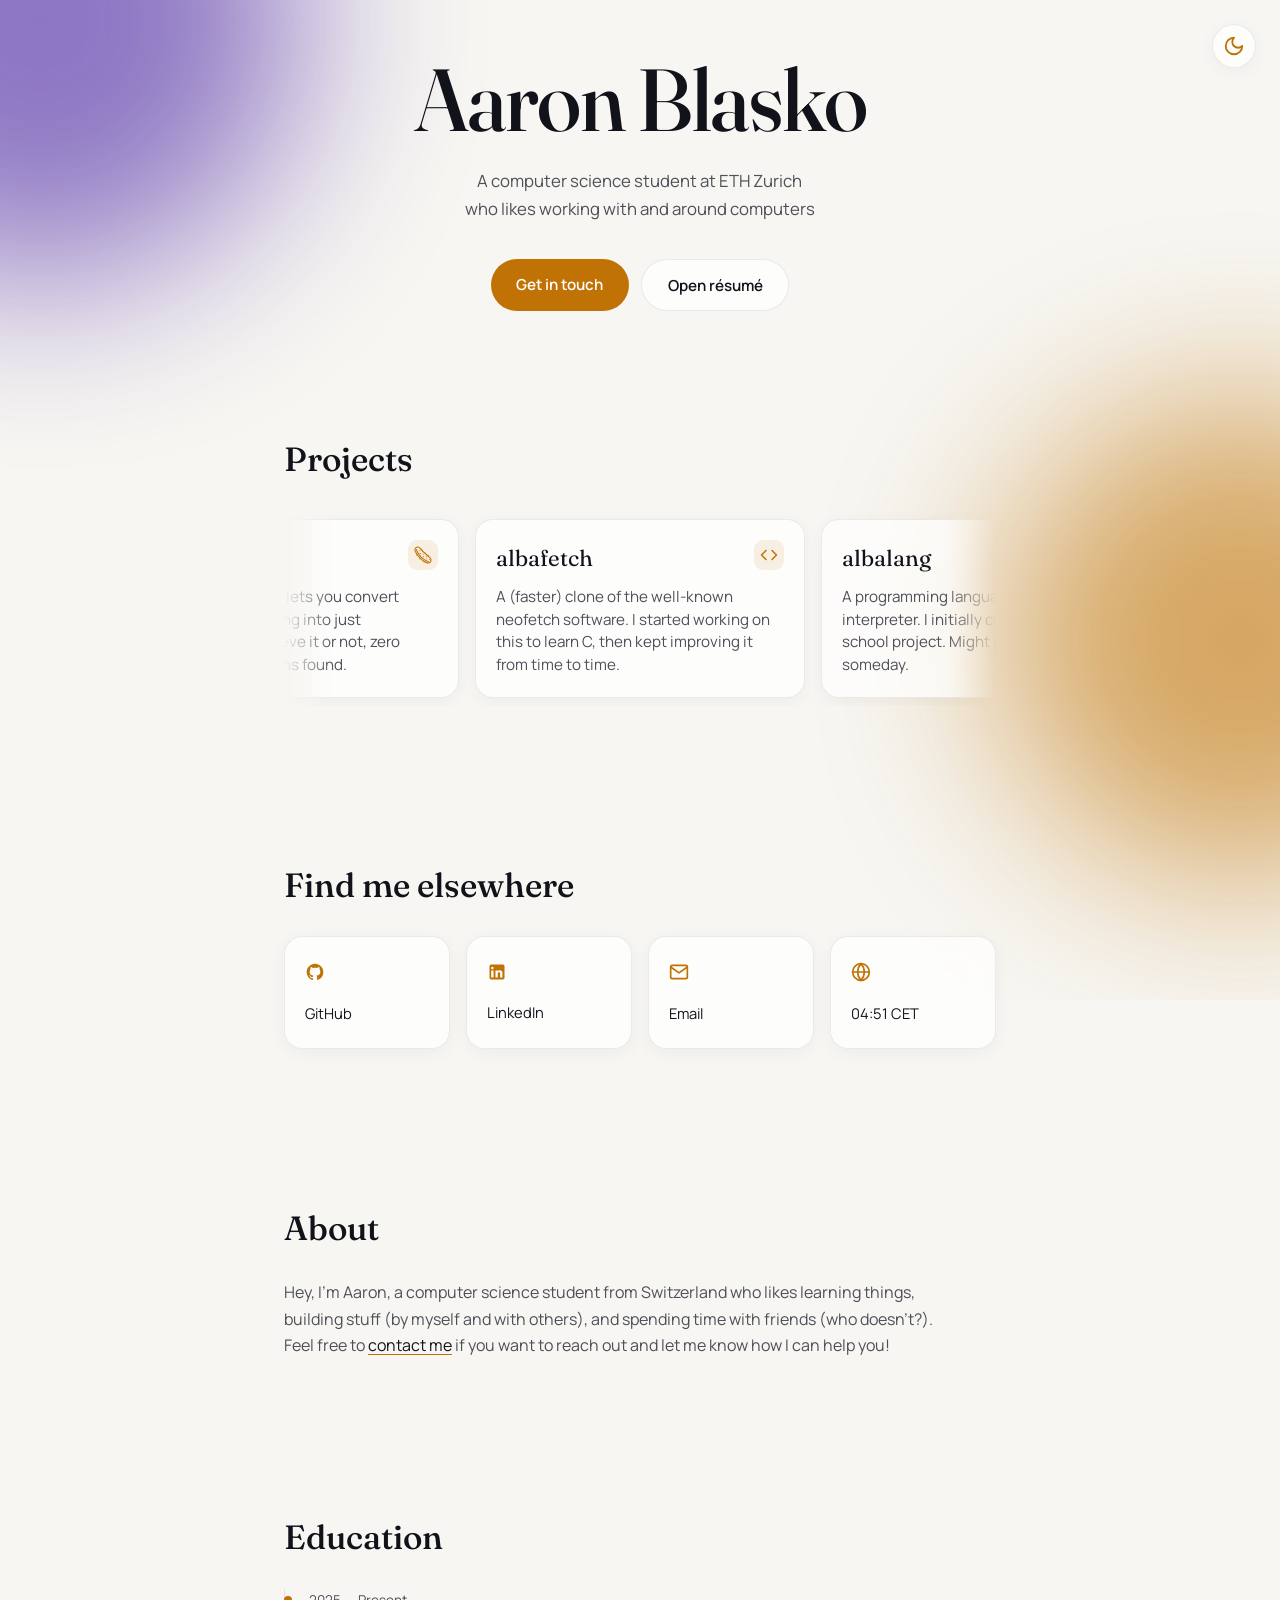
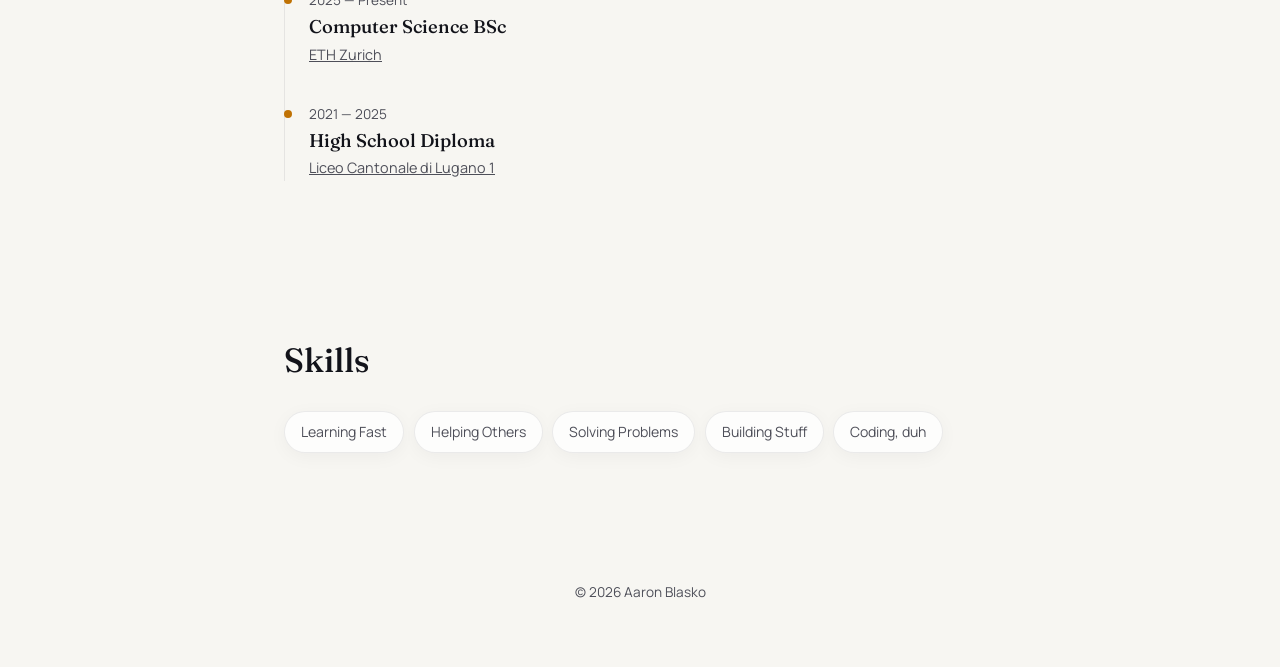
==== commit c77246a2: "portfolio: add albashell" ====
--- a/index.html
+++ b/index.html
@@ -120,7 +120,21 @@
                 <span class="project-name">albalang</span>
                 <span class="project-desc">
                   A programming language and its interpreter. I initially created
-                  them as a school project,but might pick it up again someday.
+                  them as a school project. Might pick it up again someday.
+                </span>
+              </a>
+
+
+              <a class="project-card" target="_blank" rel="noopener noreferrer" href="https://github.com/alba4k/albashell" data-reveal>
+                <span class="project-icon">
+                  <svg viewBox="0 0 24 24" width="20" height="20" fill="currentColor">
+                    <path fill-rule="evenodd" d="M4 3 H20 A3 3 0 0 1 23 6 V18 A3 3 0 0 1 20 21 H4 A3 3 0 0 1 1 18 V6 A3 3 0 0 1 4 3 Z M4 4.75 H20 A1.25 1.25 0 0 1 21.25 6 V18 A1.25 1.25 0 0 1 20 19.25 H4 A1.25 1.25 0 0 1 2.75 18 V6 A1.25 1.25 0 0 1 4 4.75 Z M5.6 8.6 L6.9 7.4 L11.5 12 L6.9 16.6 L5.6 15.4 L9 12 Z M12.875 15.25 H17.125 A0.875 0.875 0 0 1 17.125 17 H12.875 A0.875 0.875 0 0 1 12.875 15.25 Z"/>
+                  </svg>
+                </span>
+                <span class="project-name">albashell</span>
+                <span class="project-desc">
+                  As the name suggests, this is a UNIX-like shell I built in my
+                  free time. I wanted to learn Rust, so I did by building this.
                 </span>
               </a>
             </div>
--- a/style.css
+++ b/style.css
@@ -28,7 +28,7 @@
   --panel-border: rgba(20, 22, 35, 0.08);
   --card-shadow: 0 4px 20px -2px rgba(20, 22, 35, 0.05);
   --text-primary: #12131a;
-  --text-muted: #626474;
+  --text-muted: #4e4f59;
   --accent: #c07204;
   --accent-subtle: rgba(192, 114, 4, 0.1);
   --btn-primary-text: #ffffff;
@@ -567,6 +567,14 @@
   transform: translateY(0);
 }
 
+.btn-primary:hover {
+  transform: translateY(-2px);
+}
+.project-card:hover,
+.link-card:hover {
+  transform: translateY(-4px);
+}
+
 /* ============ Accessibility: respect reduced motion ============ */
 @media (prefers-reduced-motion: reduce) {
   html {
